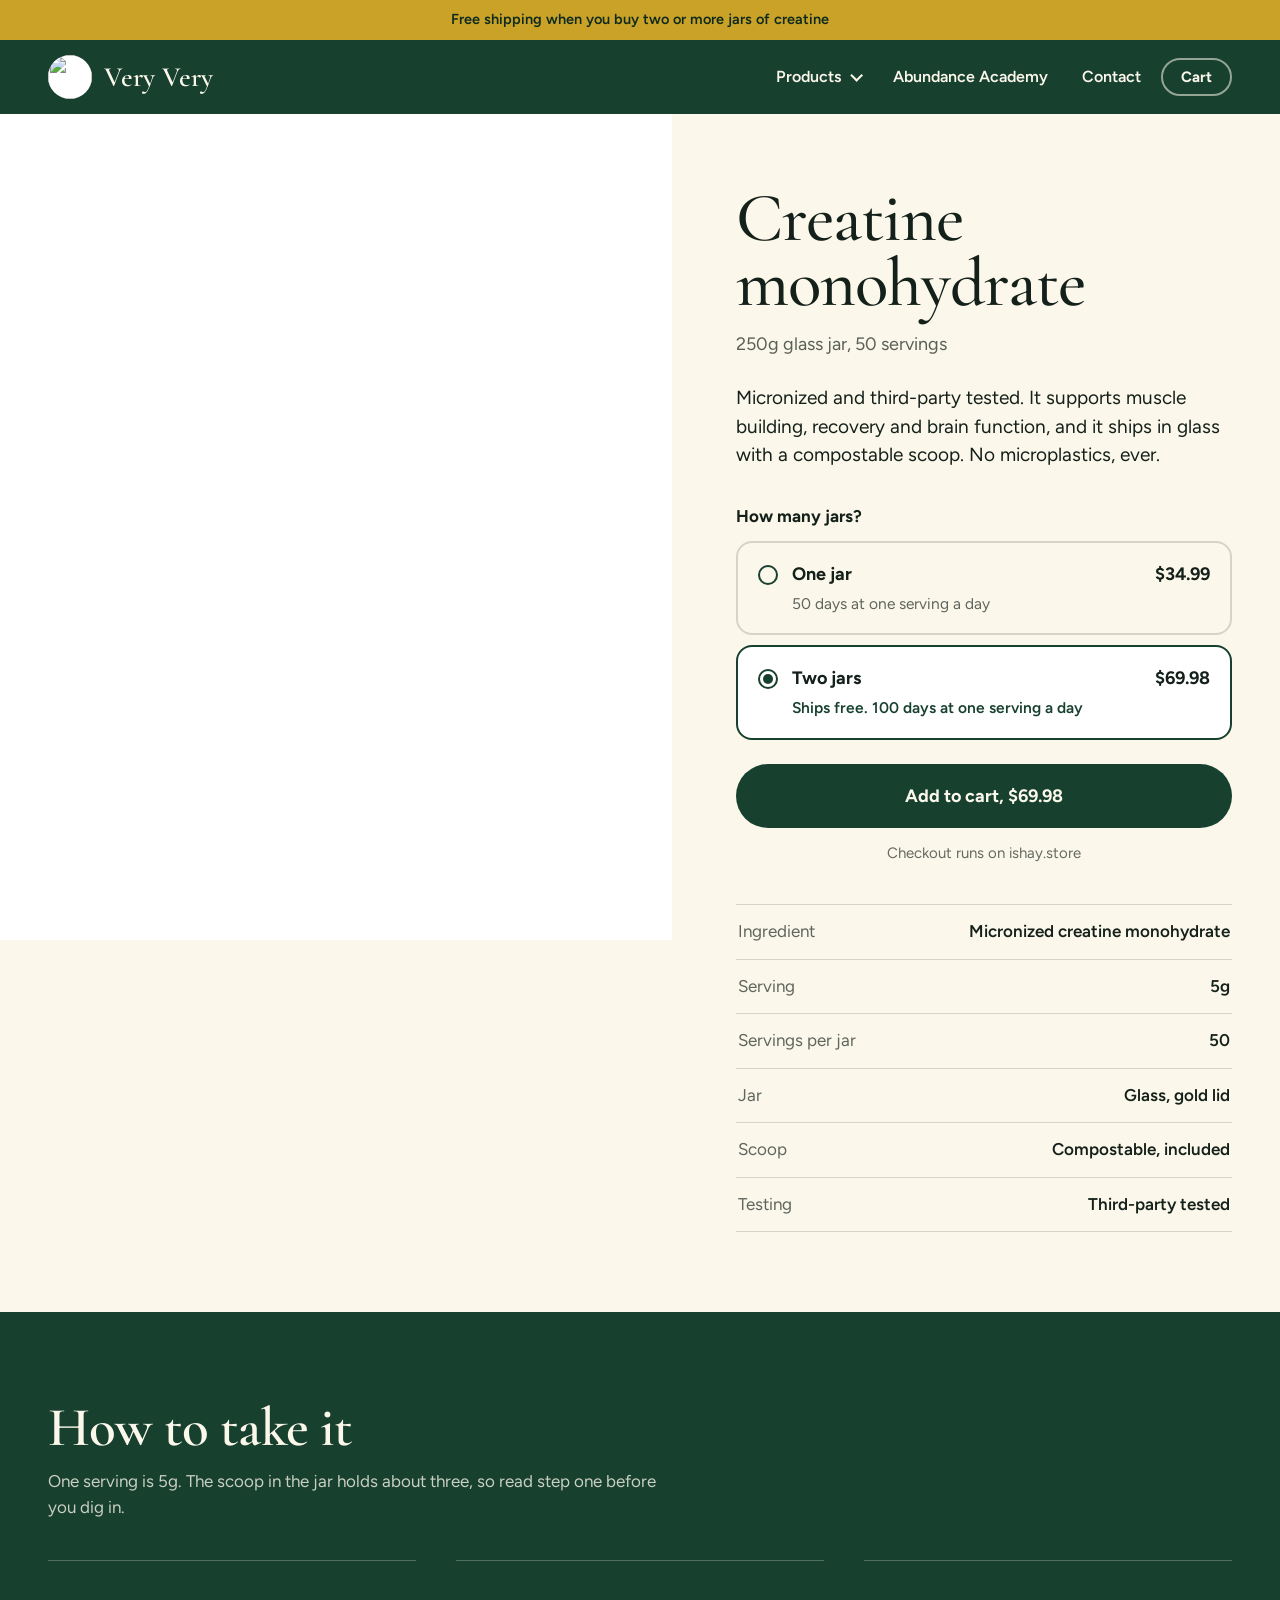
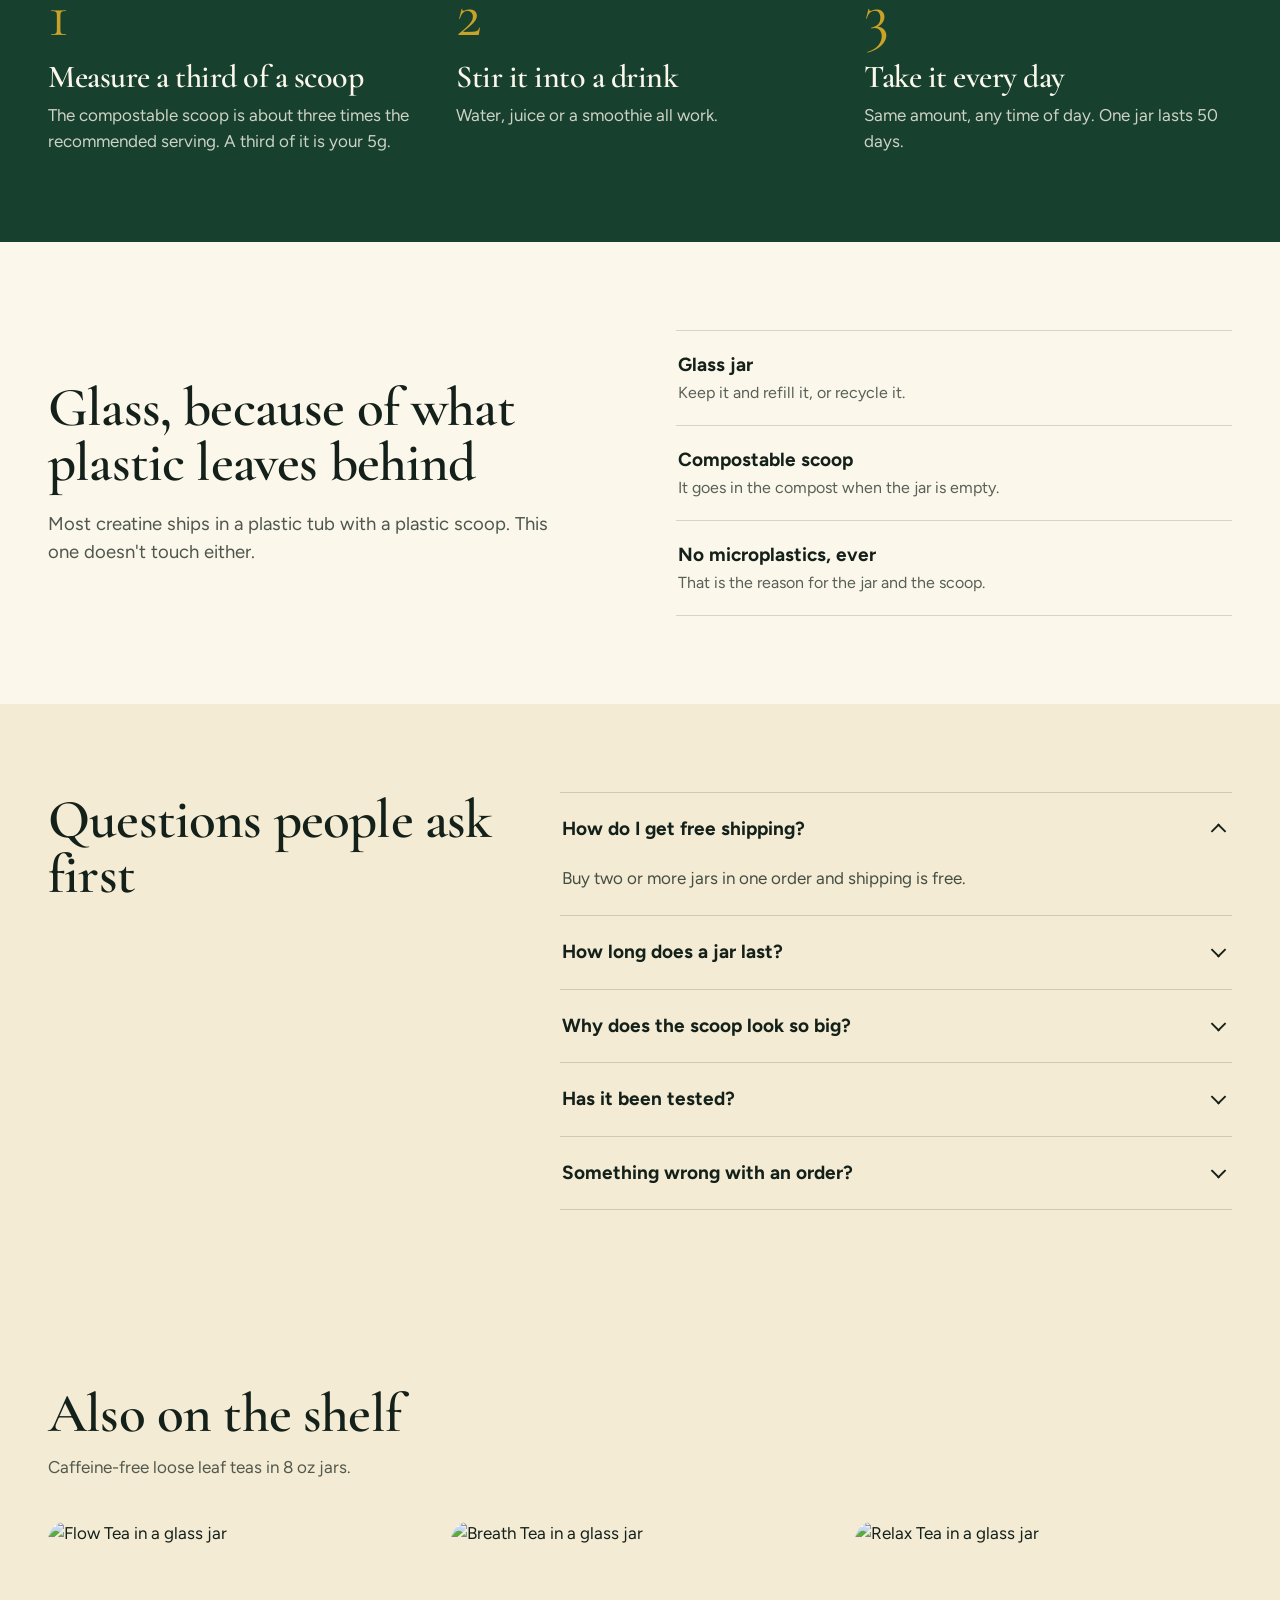
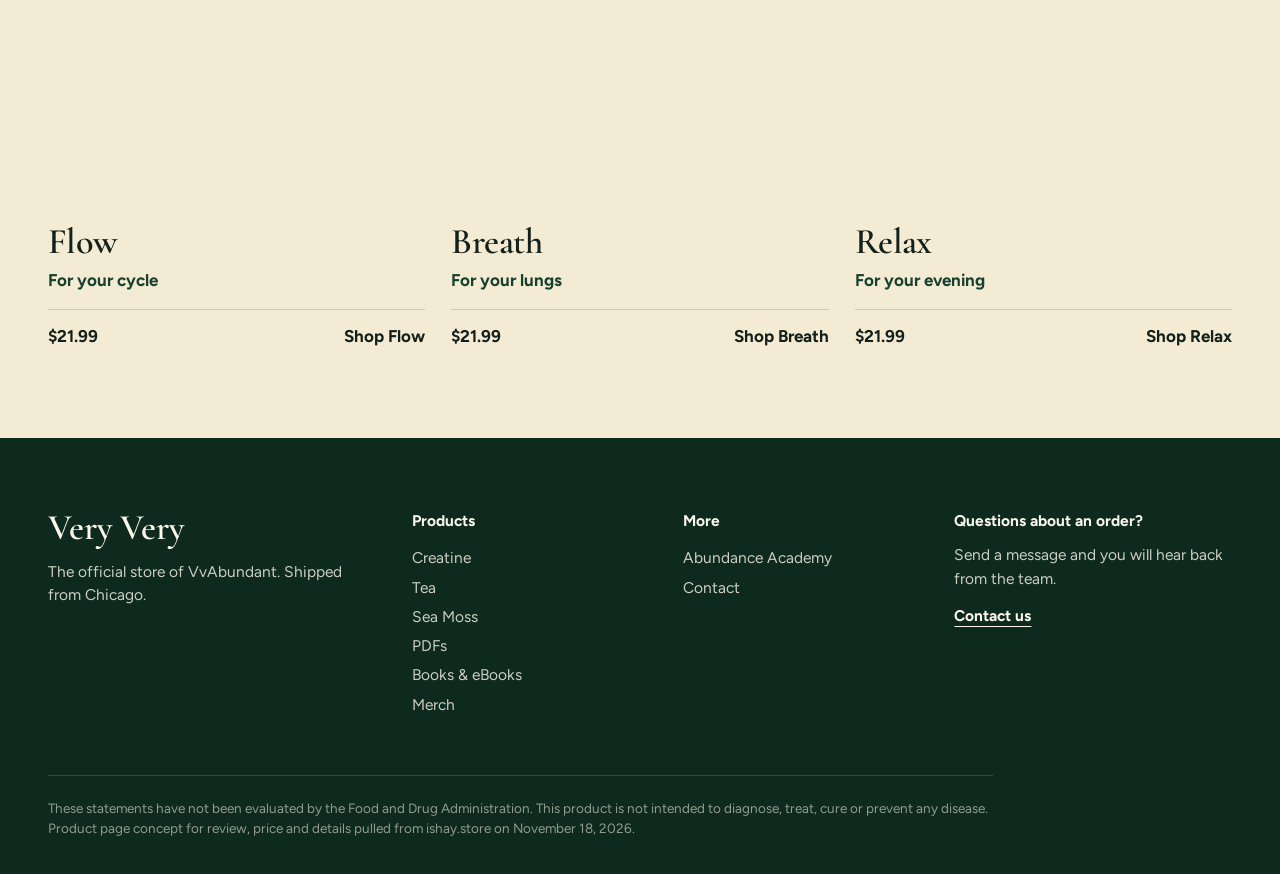
==== creatine.html @ 0c5a1d30 "Add creatine product page concept, serif type pass, shared stylesheet Co-Authored-By: Claude Fable 5" ====
<!doctype html>
<html lang="en">
<head>
<meta charset="utf-8">
<meta name="viewport" content="width=device-width, initial-scale=1">
<title>Creatine, 250g | Very Very by VvAbundant | Product page concept</title>
<meta name="robots" content="noindex">
<link rel="preconnect" href="https://cdn.shopify.com" crossorigin>
<link rel="preconnect" href="https://fonts.googleapis.com">
<link rel="preconnect" href="https://fonts.gstatic.com" crossorigin>
<link rel="preload" as="image" href="https://cdn.shopify.com/s/files/1/0638/1017/5094/files/chatcreatine_c2d5224b-eaaf-49de-9ec8-21dc7bbbe920.png?v=1774450659&width=1300">
<link href="https://fonts.googleapis.com/css2?family=Cormorant+Garamond:wght@500;600&family=Figtree:wght@400;500;600;700&display=swap" rel="stylesheet">
<link rel="stylesheet" href="site.css">
<style>
/* product page */
.pdp{display:grid;grid-template-columns:1.05fr .95fr;align-items:start}
.pdp-shot{background:#fff;position:sticky;top:74px;height:calc(100vh - 74px);min-height:520px;display:flex;align-items:center;justify-content:center;overflow:hidden}
.pdp-shot img{width:100%;height:100%;object-fit:contain;transform:translateX(5%) scale(1.08)}
.pdp-buy{padding:72px max(28px,calc((100vw - var(--wrap))/2 + 28px)) 80px 64px}
.pdp-buy h1{font-size:clamp(50px,5.4vw,84px);font-weight:500;line-height:.95}
.pdp-size{margin-top:14px;font-size:18px;color:rgba(20,32,26,.7)}
.pdp-lede{margin-top:26px;font-size:19px;max-width:30em}

.pick{border:0;margin:34px 0 0;padding:0}
.pick legend{font-weight:700;padding:0;margin-bottom:12px}
.pick label{display:grid;grid-template-columns:auto 1fr auto;gap:4px 14px;align-items:center;padding:18px 20px;border:2px solid var(--line);border-radius:16px;cursor:pointer;margin-bottom:10px;transition:border-color .15s,background .15s}
.pick input{appearance:none;width:20px;height:20px;border:2px solid var(--forest);border-radius:50%;margin:0;display:grid;place-items:center}
.pick input::after{content:"";width:10px;height:10px;border-radius:50%;background:var(--forest);transform:scale(0);transition:transform .15s}
.pick input:checked::after{transform:scale(1)}
.pick input:focus-visible{outline:3px solid var(--gold);outline-offset:3px}
.pick label:has(input:checked){border-color:var(--forest);background:#fff}
.pick .n{font-weight:700;font-size:18px}
.pick .pr{font-weight:700;font-size:18px}
.pick .note{grid-column:2/4;font-size:15.5px;color:rgba(20,32,26,.68)}
.pick .note.good{color:var(--forest);font-weight:600}

.add{width:100%;margin-top:14px;font-size:18px;padding:19px 26px;text-align:center}
.pdp-small{margin-top:14px;font-size:15px;color:rgba(20,32,26,.65);text-align:center}

.facts{list-style:none;margin:40px 0 0;padding:0;border-top:1px solid var(--line)}
.facts li{display:flex;justify-content:space-between;gap:24px;padding:14px 2px;border-bottom:1px solid var(--line)}
.facts span:first-child{color:rgba(20,32,26,.68)}
.facts span:last-child{font-weight:600;text-align:right}

/* how to take it: a real sequence, so it is numbered */
.use{background:var(--forest);color:var(--paper)}
.use .band-head p{color:rgba(251,247,234,.78)}
.steps{list-style:none;margin:0;padding:0;display:grid;grid-template-columns:repeat(3,1fr);gap:40px;counter-reset:s}
.steps li{counter-increment:s;border-top:1px solid rgba(251,247,234,.25);padding-top:22px}
.steps li::before{content:counter(s);font-family:var(--display);font-size:64px;line-height:1;color:var(--gold);display:block}
.steps h3{font-size:32px;margin-top:14px}
.steps p{margin-top:10px;color:rgba(251,247,234,.8);max-width:22em}

/* glass */
.glass-grid{display:grid;grid-template-columns:1fr 1fr;gap:72px;align-items:center}
.glass-grid h2{font-size:clamp(38px,4.3vw,62px)}
.glass-grid .lede{margin-top:20px;color:rgba(20,32,26,.75);max-width:28em;font-size:18.5px}
.glass-list{list-style:none;margin:0;padding:0;border-top:1px solid var(--line)}
.glass-list li{padding:20px 2px;border-bottom:1px solid var(--line)}
.glass-list b{display:block;font-size:19px}
.glass-list span{color:rgba(20,32,26,.7);font-size:16px}

/* questions */
.faq{background:var(--parchment)}
.faq-grid{display:grid;grid-template-columns:.8fr 1.2fr;gap:64px;align-items:start}
.faq-grid h2{font-size:clamp(38px,4.3vw,62px)}
.faq details{border-bottom:1px solid var(--line)}
.faq details:first-of-type{border-top:1px solid var(--line)}
.faq summary{list-style:none;cursor:pointer;font-weight:700;font-size:19px;padding:22px 44px 22px 2px;position:relative}
.faq summary::-webkit-details-marker{display:none}
.faq summary::after{content:"";position:absolute;right:8px;top:50%;width:9px;height:9px;border-right:2px solid;border-bottom:2px solid;transform:translateY(-70%) rotate(45deg);transition:transform .2s}
.faq details[open] summary::after{transform:translateY(-30%) rotate(-135deg)}
.faq details p{padding:0 44px 24px 2px;color:rgba(20,32,26,.78);max-width:38em}

/* sticky buy bar (phones) */
.buybar{position:fixed;left:0;right:0;bottom:0;z-index:30;background:var(--paper);border-top:1px solid var(--line);padding:12px 20px calc(12px + env(safe-area-inset-bottom));display:none;align-items:center;justify-content:space-between;gap:16px;transform:translateY(110%);transition:transform .25s cubic-bezier(.2,.7,.2,1)}
.buybar.show{transform:none}
.buybar .t{font-weight:700;line-height:1.2}
.buybar .s{font-size:14.5px;color:rgba(20,32,26,.68)}
.buybar .btn{padding:13px 22px;white-space:nowrap}

/* cart drawer */
.drawer{border:0;padding:0;margin:0 0 0 auto;height:100dvh;max-height:none;width:min(440px,100vw);max-width:none;background:var(--paper);color:var(--ink);box-shadow:-24px 0 60px rgba(14,42,31,.3)}
.drawer::backdrop{background:rgba(14,42,31,.55)}
.drawer[open]{display:flex;flex-direction:column}
.dr-head{display:flex;justify-content:space-between;align-items:center;padding:22px 24px;border-bottom:1px solid var(--line)}
.dr-head h2{font-size:34px}
.dr-close{background:none;border:0;font:700 15px var(--body);color:inherit;cursor:pointer;padding:8px 4px;text-decoration:underline;text-underline-offset:4px}
.ship{padding:20px 24px;background:var(--parchment)}
.ship p{font-weight:600;font-size:15.5px}
.ship .bar{height:8px;border-radius:99px;background:rgba(20,32,26,.14);margin-top:10px;overflow:hidden}
.ship .bar i{display:block;height:100%;width:50%;background:var(--forest);border-radius:99px;transition:width .35s cubic-bezier(.2,.7,.2,1)}
.dr-body{flex:1;overflow:auto;padding:24px}
.line{display:grid;grid-template-columns:92px 1fr;gap:18px;align-items:center}
.line img{width:92px;height:92px;object-fit:cover;background:#fff;border-radius:14px}
.line .n{font-weight:700;font-size:17.5px;line-height:1.25}
.line .v{font-size:15px;color:rgba(20,32,26,.68)}
.qty{display:inline-flex;align-items:center;border:2px solid var(--line);border-radius:999px;margin-top:10px}
.qty button{background:none;border:0;width:38px;height:36px;font:700 18px var(--body);color:inherit;cursor:pointer;border-radius:999px}
.qty button:disabled{opacity:.3;cursor:default}
.qty output{min-width:26px;text-align:center;font-weight:700}
.dr-foot{padding:22px 24px calc(22px + env(safe-area-inset-bottom));border-top:1px solid var(--line)}
.sub{display:flex;justify-content:space-between;font-weight:700;font-size:19px}
.dr-foot .btn{width:100%;text-align:center;margin-top:16px;font-size:17px;padding:17px}
.dr-foot small{display:block;text-align:center;margin-top:12px;font-size:14px;color:rgba(20,32,26,.62)}

@media (prefers-reduced-motion:no-preference){
  .pdp-buy > *{animation:rise .7s cubic-bezier(.2,.7,.2,1) both}
  .pdp-buy > :nth-child(2){animation-delay:.06s}.pdp-buy > :nth-child(3){animation-delay:.12s}
  .pdp-buy > :nth-child(n+4){animation-delay:.2s}
  .pdp-shot img{animation:settle 1.1s cubic-bezier(.2,.7,.2,1) both}
  @keyframes rise{from{opacity:0;transform:translateY(18px)}to{opacity:1;transform:none}}
  @keyframes settle{from{opacity:0;transform:translateX(5%) scale(1.14)}to{opacity:1;transform:translateX(5%) scale(1.08)}}
  .drawer[open]{animation:slide .3s cubic-bezier(.2,.7,.2,1)}
  @keyframes slide{from{transform:translateX(100%)}to{transform:none}}
}
@media (prefers-reduced-motion:reduce){.buybar,.ship .bar i{transition:none}}

@media (max-width:980px){
  .pdp{grid-template-columns:1fr}
  .pdp-shot{position:static;height:auto;min-height:0}
  .pdp-shot img{height:auto;max-height:360px}
  .pdp-buy{padding:40px 28px 56px}
  .steps{grid-template-columns:1fr;gap:28px}
  .glass-grid,.faq-grid{grid-template-columns:1fr;gap:34px}
  .buybar{display:flex}
  body{padding-bottom:0}
  .foot{padding-bottom:110px}
}
@media (max-width:560px){
  .pdp-buy{padding:32px 20px 48px}
  .pick label{padding:16px}
  .steps li::before{font-size:52px}
}
</style>
</head>
<body>

<div class="announce">Free shipping when you buy two or more jars of creatine</div>

<header class="site-head">
  <div class="wrap head-row">
    <a class="brand" href="index.html" aria-label="Very Very home">
      <img src="https://ishay.store/cdn/shop/files/VV47.jpg?width=120" alt="" width="44" height="44">
      <span>Very Very</span>
    </a>
    <button class="menu-btn" aria-expanded="false" aria-controls="nav">Menu</button>
    <nav class="nav" id="nav" aria-label="Main">
      <details>
        <summary>Products</summary>
        <div class="mega">
          <div>
            <h3><a href="https://ishay.store/collections/creatine">Creatine</a></h3>
            <ul><li><a href="creatine.html" aria-current="page">250g jar, 50 servings</a></li></ul>
          </div>
          <div>
            <h3><a href="https://ishay.store/collections/tea">Tea</a></h3>
            <ul>
              <li><a href="https://ishay.store/products/flow-tea">Flow</a></li>
              <li><a href="https://ishay.store/products/breath-tea">Breath</a></li>
              <li><a href="https://ishay.store/products/relax-tea">Relax</a></li>
            </ul>
          </div>
          <div>
            <h3><a href="https://ishay.store/collections/sea-moss">Sea Moss</a></h3>
            <ul>
              <li><a href="https://ishay.store/products/dry-sea-moss">Dry</a></li>
              <li><a href="https://ishay.store/products/sea-moss-gel-16-oz">Gel</a></li>
            </ul>
          </div>
          <div><h3><a href="https://ishay.store/collections/pdfs">PDFs</a></h3></div>
          <div><h3><a href="https://ishay.store/collections/books-ebooks">Books &amp; eBooks</a></h3></div>
          <div><h3><a href="https://ishay.store/collections/merch">Merch</a></h3></div>
        </div>
      </details>
      <a href="https://www.skool.com/abundanceacademy/about">Abundance Academy</a>
      <a href="https://ishay.store/pages/contact">Contact</a>
      <button class="cart" type="button" data-open-cart style="background:none;color:inherit;font-family:inherit;cursor:pointer">Cart <span data-count></span></button>
    </nav>
  </div>
</header>

<main>

<section class="pdp">
  <div class="pdp-shot">
    <img src="https://cdn.shopify.com/s/files/1/0638/1017/5094/files/chatcreatine_c2d5224b-eaaf-49de-9ec8-21dc7bbbe920.png?v=1774450659&width=1300" width="1536" height="1024" fetchpriority="high" alt="Very Very Creatine in a glass jar with a gold lid">
  </div>

  <div class="pdp-buy">
    <h1>Creatine monohydrate</h1>
    <p class="pdp-size">250g glass jar, 50 servings</p>
    <p class="pdp-lede">Micronized and third-party tested. It supports muscle building, recovery and brain function, and it ships in glass with a compostable scoop. No microplastics, ever.</p>

    <fieldset class="pick">
      <legend>How many jars?</legend>
      <label>
        <input type="radio" name="jars" value="1">
        <span class="n">One jar</span><span class="pr">$34.99</span>
        <span class="note">50 days at one serving a day</span>
      </label>
      <label>
        <input type="radio" name="jars" value="2" checked>
        <span class="n">Two jars</span><span class="pr">$69.98</span>
        <span class="note good">Ships free. 100 days at one serving a day</span>
      </label>
    </fieldset>

    <button class="btn btn-ink add" type="button" id="add">Add to cart, <span data-add-price>$69.98</span></button>
    <p class="pdp-small">Checkout runs on ishay.store</p>

    <ul class="facts">
      <li><span>Ingredient</span><span>Micronized creatine monohydrate</span></li>
      <li><span>Serving</span><span>5g</span></li>
      <li><span>Servings per jar</span><span>50</span></li>
      <li><span>Jar</span><span>Glass, gold lid</span></li>
      <li><span>Scoop</span><span>Compostable, included</span></li>
      <li><span>Testing</span><span>Third-party tested</span></li>
    </ul>
  </div>
</section>

<section class="band use">
  <div class="wrap">
    <div class="band-head">
      <h2>How to take it</h2>
      <p>One serving is 5g. The scoop in the jar holds about three, so read step one before you dig in.</p>
    </div>
    <ol class="steps">
      <li><h3>Measure a third of a scoop</h3><p>The compostable scoop is about three times the recommended serving. A third of it is your 5g.</p></li>
      <li><h3>Stir it into a drink</h3><p>Water, juice or a smoothie all work.</p></li>
      <li><h3>Take it every day</h3><p>Same amount, any time of day. One jar lasts 50 days.</p></li>
    </ol>
  </div>
</section>

<section class="band">
  <div class="wrap glass-grid">
    <div>
      <h2>Glass, because of what plastic leaves behind</h2>
      <p class="lede">Most creatine ships in a plastic tub with a plastic scoop. This one doesn't touch either.</p>
    </div>
    <ul class="glass-list">
      <li><b>Glass jar</b><span>Keep it and refill it, or recycle it.</span></li>
      <li><b>Compostable scoop</b><span>It goes in the compost when the jar is empty.</span></li>
      <li><b>No microplastics, ever</b><span>That is the reason for the jar and the scoop.</span></li>
    </ul>
  </div>
</section>

<section class="band faq">
  <div class="wrap faq-grid">
    <h2>Questions people ask first</h2>
    <div>
      <details open>
        <summary>How do I get free shipping?</summary>
        <p>Buy two or more jars in one order and shipping is free.</p>
      </details>
      <details>
        <summary>How long does a jar last?</summary>
        <p>50 days at one 5g serving a day. Two jars cover 100 days.</p>
      </details>
      <details>
        <summary>Why does the scoop look so big?</summary>
        <p>It holds about three servings. Use a third of a scoop for 5g.</p>
      </details>
      <details>
        <summary>Has it been tested?</summary>
        <p>Yes, it is third-party tested.</p>
      </details>
      <details>
        <summary>Something wrong with an order?</summary>
        <p><a class="text-link" href="https://ishay.store/pages/contact">Send a message</a> and the team will sort it out.</p>
      </details>
    </div>
  </div>
</section>

<section class="band tea">
  <div class="wrap">
    <div class="band-head">
      <h2>Also on the shelf</h2>
      <p>Caffeine-free loose leaf teas in 8 oz jars.</p>
    </div>
    <div class="tea-grid">
      <a class="tea-card" href="https://ishay.store/products/flow-tea">
        <img loading="lazy" decoding="async" src="https://cdn.shopify.com/s/files/1/0638/1017/5094/files/75AD7D6D-E41F-4D45-AF5A-AA878B0B07E2.png?v=1794167748&width=900" alt="Flow Tea in a glass jar">
        <h3>Flow</h3><p class="tea-for">For your cycle</p>
        <div class="tea-buy"><span>$21.99</span><span>Shop Flow</span></div>
      </a>
      <a class="tea-card" href="https://ishay.store/products/breath-tea">
        <img loading="lazy" decoding="async" src="https://cdn.shopify.com/s/files/1/0638/1017/5094/files/36CD4464-1235-41DC-8EBA-42FF97419B43.png?v=1794166562&width=900" alt="Breath Tea in a glass jar">
        <h3>Breath</h3><p class="tea-for">For your lungs</p>
        <div class="tea-buy"><span>$21.99</span><span>Shop Breath</span></div>
      </a>
      <a class="tea-card" href="https://ishay.store/products/relax-tea">
        <img loading="lazy" decoding="async" src="https://cdn.shopify.com/s/files/1/0638/1017/5094/files/BBF0655B-70AE-4303-A1E5-DB753EFB2F1F.png?v=1794167417&width=900" alt="Relax Tea in a glass jar">
        <h3>Relax</h3><p class="tea-for">For your evening</p>
        <div class="tea-buy"><span>$21.99</span><span>Shop Relax</span></div>
      </a>
    </div>
  </div>
</section>

</main>

<footer class="foot">
  <div class="wrap">
    <div class="foot-grid">
      <div>
        <div class="big">Very Very</div>
        <p style="margin-top:14px;max-width:20em">The official store of VvAbundant. Shipped from Chicago.</p>
      </div>
      <div>
        <h3>Products</h3>
        <ul>
          <li><a href="creatine.html">Creatine</a></li>
          <li><a href="https://ishay.store/collections/tea">Tea</a></li>
          <li><a href="https://ishay.store/collections/sea-moss">Sea Moss</a></li>
          <li><a href="https://ishay.store/collections/pdfs">PDFs</a></li>
          <li><a href="https://ishay.store/collections/books-ebooks">Books &amp; eBooks</a></li>
          <li><a href="https://ishay.store/collections/merch">Merch</a></li>
        </ul>
      </div>
      <div>
        <h3>More</h3>
        <ul>
          <li><a href="https://www.skool.com/abundanceacademy/about">Abundance Academy</a></li>
          <li><a href="https://ishay.store/pages/contact">Contact</a></li>
        </ul>
      </div>
      <div>
        <h3>Questions about an order?</h3>
        <p>Send a message and you will hear back from the team.</p>
        <p style="margin-top:14px"><a class="text-link" href="https://ishay.store/pages/contact" style="color:var(--paper)">Contact us</a></p>
      </div>
    </div>
    <p class="fine">These statements have not been evaluated by the Food and Drug Administration. This product is not intended to diagnose, treat, cure or prevent any disease. Product page concept for review, price and details pulled from ishay.store on November 18, 2026.</p>
  </div>
</footer>

<div class="buybar" id="buybar">
  <div><div class="t">Creatine, <span data-bar-n>two jars</span></div><div class="s" data-bar-s>$69.98, ships free</div></div>
  <button class="btn btn-ink" type="button" id="add2">Add to cart</button>
</div>

<dialog class="drawer" id="cart" aria-labelledby="cart-title">
  <div class="dr-head"><h2 id="cart-title">Your cart</h2><button class="dr-close" type="button" data-close>Keep shopping</button></div>
  <div class="ship"><p data-ship></p><div class="bar"><i></i></div></div>
  <div class="dr-body">
    <div class="line" data-line>
      <img src="https://cdn.shopify.com/s/files/1/0638/1017/5094/files/chatcreatine_c2d5224b-eaaf-49de-9ec8-21dc7bbbe920.png?v=1774450659&width=300" alt="" width="92" height="92">
      <div>
        <div class="n">Creatine monohydrate</div>
        <div class="v">250g glass jar, $34.99 each</div>
        <div class="qty"><button type="button" data-dec aria-label="Remove one jar">&minus;</button><output data-qty aria-live="polite">2</output><button type="button" data-inc aria-label="Add one jar">+</button></div>
      </div>
    </div>
    <p data-empty hidden>Your cart is empty. Add a jar to get started.</p>
  </div>
  <div class="dr-foot">
    <div class="sub"><span>Subtotal</span><span data-sub>$69.98</span></div>
    <a class="btn btn-gold" data-checkout href="https://ishay.store/cart/43224259985526:2">Check out</a>
    <small>You finish checkout on ishay.store</small>
  </div>
</dialog>

<script>
(function(){
  var PRICE=3499,VARIANT='43224259985526',qty=0;
  var $=function(s){return document.querySelector(s)};
  var fmt=function(c){return '$'+(c/100).toFixed(2)};
  var words=['','one jar','two jars'];

  /* menu */
  var btn=$('.menu-btn'),nav=$('#nav'),det=nav.querySelector('details');
  btn.addEventListener('click',function(){var o=nav.classList.toggle('open');btn.setAttribute('aria-expanded',o);btn.textContent=o?'Close':'Menu';});
  document.addEventListener('click',function(e){if(det.open&&!det.contains(e.target))det.open=false;});
  document.addEventListener('keydown',function(e){if(e.key==='Escape')det.open=false;});

  /* jar picker */
  function picked(){return +document.querySelector('input[name=jars]:checked').value}
  function syncPick(){
    var n=picked();
    $('[data-add-price]').textContent=fmt(PRICE*n);
    $('[data-bar-n]').textContent=words[n];
    $('[data-bar-s]').textContent=fmt(PRICE*n)+(n>1?', ships free':'');
  }
  document.querySelectorAll('input[name=jars]').forEach(function(i){i.addEventListener('change',syncPick)});

  /* cart */
  var cart=$('#cart');
  function render(){
    var has=qty>0;
    $('[data-line]').hidden=!has;$('[data-empty]').hidden=has;
    $('[data-qty]').textContent=qty;
    $('[data-sub]').textContent=fmt(PRICE*qty);
    $('[data-count]').textContent=has?'('+qty+')':'';
    $('[data-ship]').textContent=qty>=2?'Your order ships free.':qty===1?'Add one more jar and shipping is free.':'Two jars of creatine ship free.';
    $('.ship .bar i').style.width=Math.min(qty,2)*50+'%';
    var co=$('[data-checkout]');
    co.href=has?'https://ishay.store/cart/'+VARIANT+':'+qty:'#';
    co.style.opacity=has?1:.4;co.style.pointerEvents=has?'auto':'none';
    co.setAttribute('aria-disabled',!has);
  }
  function open(){if(!cart.open)cart.showModal()}
  function add(){qty+=picked();render();open()}
  $('#add').addEventListener('click',add);
  $('#add2').addEventListener('click',add);
  $('[data-open-cart]').addEventListener('click',function(){render();open()});
  $('[data-close]').addEventListener('click',function(){cart.close()});
  cart.addEventListener('click',function(e){if(e.target===cart)cart.close()});
  $('[data-inc]').addEventListener('click',function(){qty++;render()});
  $('[data-dec]').addEventListener('click',function(){qty=Math.max(0,qty-1);render()});

  /* sticky buy bar: shows once the main button is off screen */
  var bar=$('#buybar');
  if('IntersectionObserver' in window){
    new IntersectionObserver(function(en){bar.classList.toggle('show',!en[0].isIntersecting&&en[0].boundingClientRect.top<0)}).observe($('#add'));
  }
  syncPick();render();
})();
</script>
</body>
</html>
---- site.css ----
:root{
  --forest:#17402F;
  --deep:#0E2A1F;
  --parchment:#F3EBD3;
  --paper:#FBF7EA;
  --gold:#C9A227;
  --ink:#14201A;
  --line:rgba(20,32,26,.16);
  --display:"Cormorant Garamond","Cormorant",Georgia,serif;
  --body:"Figtree",system-ui,sans-serif;
  --wrap:1240px;
}
*{box-sizing:border-box}
html{scroll-behavior:smooth}
body{margin:0;font-family:var(--body);color:var(--ink);background:var(--paper);font-size:17px;line-height:1.5;-webkit-font-smoothing:antialiased}
img{display:block;max-width:100%}
a{color:inherit}
a:focus-visible,button:focus-visible,summary:focus-visible{outline:3px solid var(--gold);outline-offset:3px}
.wrap{max-width:var(--wrap);margin:0 auto;padding:0 28px}
h1,h2,h3{font-family:var(--display);font-weight:600;line-height:1;letter-spacing:-.015em;margin:0}
p{margin:0}

/* buttons */
.btn{display:inline-block;font-family:var(--body);font-weight:700;font-size:16px;text-decoration:none;padding:15px 26px;border-radius:999px;border:2px solid transparent;cursor:pointer}
.btn-gold{background:var(--gold);color:var(--deep)}
.btn-gold:hover{background:#DDB738}
.btn-line{border-color:currentColor}
.btn-line:hover{background:rgba(255,255,255,.1)}
.btn-ink{background:var(--forest);color:var(--paper)}
.btn-ink:hover{background:var(--deep)}

/* announcement */
.announce{background:var(--gold);color:var(--deep);text-align:center;font-weight:600;font-size:14.5px;padding:9px 16px}

/* header */
.site-head{background:var(--forest);color:var(--paper);position:sticky;top:0;z-index:20}
.head-row{display:flex;align-items:center;justify-content:space-between;gap:24px;height:74px}
.brand{display:flex;align-items:center;gap:12px;text-decoration:none}
.brand img{width:44px;height:44px;border-radius:50%;background:#fff}
.brand span{font-family:var(--display);font-weight:600;font-size:28px;letter-spacing:0;line-height:1}
.nav{display:flex;align-items:center;gap:6px}
.nav > a,.nav summary{font-weight:600;font-size:16px;text-decoration:none;padding:10px 14px;border-radius:999px;cursor:pointer;list-style:none}
.nav summary::-webkit-details-marker{display:none}
.nav > a:hover,.nav summary:hover{background:rgba(255,255,255,.1)}
.nav summary::after{content:"";display:inline-block;width:7px;height:7px;border-right:2px solid;border-bottom:2px solid;transform:rotate(45deg) translateY(-3px);margin-left:9px}
.nav details{position:relative}
.mega{position:absolute;left:50%;top:calc(100% + 14px);transform:translateX(-50%);width:640px;background:var(--paper);color:var(--ink);border-radius:18px;padding:26px 28px;display:grid;grid-template-columns:repeat(3,1fr);gap:22px 28px;box-shadow:0 24px 60px rgba(14,42,31,.35)}
.mega h3{font-family:var(--body);font-weight:700;font-size:16.5px;letter-spacing:0;line-height:1.3;margin-bottom:8px}
.mega h3 a{text-decoration:none}
.mega h3 a:hover{color:var(--forest);text-decoration:underline}
.mega ul{list-style:none;margin:0;padding:0}
.mega li a{display:block;padding:3px 0;font-size:15.5px;text-decoration:none;color:rgba(20,32,26,.75)}
.mega li a:hover{color:var(--forest);text-decoration:underline}
.cart{font-weight:700;text-decoration:none;border:2px solid rgba(251,247,234,.55);padding:8px 18px;border-radius:999px;font-size:15px}
.menu-btn{display:none}

/* hero */
.hero{background:var(--forest);color:var(--paper)}
.hero-grid{display:grid;grid-template-columns:1fr 1fr;min-height:600px}
.hero-copy{padding:72px 56px 72px max(28px,calc((100vw - var(--wrap))/2 + 28px));display:flex;flex-direction:column;justify-content:center}
.hero h1{font-size:clamp(54px,6.6vw,104px);font-weight:500;line-height:.95}
.hero-sub{font-size:19px;max-width:29em;margin-top:26px;color:rgba(251,247,234,.86)}
.hero-cta{display:flex;flex-wrap:wrap;gap:12px;margin-top:32px}
.hero-facts{display:flex;flex-wrap:wrap;gap:8px 26px;margin-top:40px;padding-top:22px;border-top:1px solid rgba(251,247,234,.22);font-size:15.5px;color:rgba(251,247,234,.8)}
.hero-facts b{color:var(--paper);font-weight:700}
.hero-shot{background:#fff;display:flex;align-items:center;justify-content:center;overflow:hidden}
.hero-shot img{width:100%;max-height:600px;object-fit:contain;transform:translateX(5%)}

/* section basics */
.band{padding:88px 0}
.band-head{margin-bottom:40px}
.band-head h2{font-size:clamp(38px,4.3vw,62px)}
.band-head p{max-width:36em;margin-top:14px;color:rgba(20,32,26,.72)}
.text-link{font-weight:700;text-underline-offset:5px}

/* tea */
.tea{background:var(--parchment)}
.tea-grid{display:grid;grid-template-columns:repeat(3,1fr);gap:26px}
.tea-card{text-decoration:none;display:block}
.tea-card img{aspect-ratio:4/3;object-fit:cover;width:100%;border-radius:20px}
.tea-card h3{font-size:36px;margin-top:20px}
.tea-for{font-weight:700;color:var(--forest);margin-top:8px}
.tea-card p.desc{margin-top:6px;color:rgba(20,32,26,.72);font-size:16px}
.tea-buy{display:flex;justify-content:space-between;align-items:center;margin-top:16px;padding-top:14px;border-top:1px solid var(--line);font-weight:700}
.tea-card:hover h3{text-decoration:underline;text-decoration-thickness:2px;text-underline-offset:5px}

/* sea moss */
.moss{background:var(--deep);color:var(--paper)}
.moss .band-head p{color:rgba(251,247,234,.75)}
.moss-grid{display:grid;grid-template-columns:1fr 1fr;gap:40px}
.moss-item{display:grid;grid-template-columns:180px 1fr;gap:26px;align-items:center;text-decoration:none}
.moss-item img{width:180px;height:180px;object-fit:cover;border-radius:16px}
.moss-item h3{font-size:33px}
.moss-item p{margin-top:10px;color:rgba(251,247,234,.78);font-size:16px}
.moss-item .from{margin-top:16px;font-weight:700;color:var(--gold)}
.moss-item:hover h3{text-decoration:underline;text-decoration-thickness:2px;text-underline-offset:5px}
.flavors{margin-top:36px;padding-top:20px;border-top:1px solid rgba(251,247,234,.18);font-size:15.5px;color:rgba(251,247,234,.72)}
.flavors b{color:var(--paper)}

/* guides: a price list */
.guides-grid{display:grid;grid-template-columns:.8fr 1.2fr;gap:64px;align-items:start}
.guides-grid h2{font-size:clamp(38px,4.3vw,62px)}
.guides-grid .lede{margin-top:20px;color:rgba(20,32,26,.72);max-width:24em}
.list{list-style:none;margin:0;padding:0;border-top:1px solid var(--line)}
.list a{display:grid;grid-template-columns:1fr auto;gap:8px 24px;padding:20px 4px;border-bottom:1px solid var(--line);text-decoration:none;align-items:baseline}
.list .t{font-family:var(--body);font-weight:700;font-size:19px}
.list .d{grid-column:1;color:rgba(20,32,26,.68);font-size:15.5px}
.list .p{grid-row:1/3;grid-column:2;font-weight:700;font-size:19px;align-self:center}
.list .p.free{color:var(--forest)}
.list a:hover .t{color:var(--forest);text-decoration:underline;text-underline-offset:5px}
.guides-foot{margin-top:28px}

/* books */
.books{background:var(--parchment)}
.books-grid{display:grid;grid-template-columns:1fr 1fr;gap:64px;align-items:center}
.books-grid img{border-radius:22px;width:100%;aspect-ratio:1;object-fit:cover}
.books h2{font-size:clamp(38px,4.3vw,62px)}
.books .lede{margin-top:20px;color:rgba(20,32,26,.75);max-width:27em}
.book-rows{margin-top:28px;border-top:1px solid var(--line)}
.book-rows a{display:flex;justify-content:space-between;gap:20px;padding:14px 2px;border-bottom:1px solid var(--line);text-decoration:none;font-weight:600}
.book-rows a:hover{color:var(--forest);text-decoration:underline}
.books .btn{margin-top:28px}
.was{text-decoration:line-through;font-weight:400;opacity:.6;margin-right:6px}

/* merch */
.merch-grid{display:grid;grid-template-columns:repeat(5,1fr);gap:18px}
.merch-grid a{text-decoration:none}
.merch-grid img{background:#fff;border-radius:16px;aspect-ratio:1;object-fit:cover;width:100%}
.merch-grid .n{font-weight:700;margin-top:12px;font-size:16px;line-height:1.3}
.merch-grid .pr{color:rgba(20,32,26,.68);font-size:15.5px}
.merch-grid a:hover .n{text-decoration:underline}

/* academy */
.academy{background:var(--gold);color:var(--deep)}
.academy h2{font-size:clamp(50px,6.6vw,100px);font-weight:500}
.academy p{font-size:20px;max-width:26em;margin-top:22px}
.academy .btn{background:var(--deep);color:var(--paper);margin-top:30px}
.academy .btn:hover{background:var(--forest)}

/* footer */
.foot{background:var(--deep);color:rgba(251,247,234,.8);padding:72px 0 36px;font-size:15.5px}
.foot-grid{display:grid;grid-template-columns:1.4fr 1fr 1fr 1.2fr;gap:40px}
.foot h3{font-family:var(--body);font-weight:700;font-size:15.5px;color:var(--paper);letter-spacing:0;margin-bottom:12px;line-height:1.4}
.foot ul{list-style:none;margin:0;padding:0}
.foot li a{display:block;padding:3px 0;text-decoration:none}
.foot li a:hover{color:var(--paper);text-decoration:underline}
.foot .big{font-family:var(--display);font-weight:600;font-size:36px;color:var(--paper);line-height:1}
.foot .fine{margin-top:56px;padding-top:22px;border-top:1px solid rgba(251,247,234,.16);font-size:13.5px;color:rgba(251,247,234,.55);max-width:70em}

/* hero load: one orchestrated moment */
@media (prefers-reduced-motion:no-preference){
  .hero h1,.hero-sub,.hero-cta,.hero-facts{animation:rise .7s cubic-bezier(.2,.7,.2,1) both}
  .hero-sub{animation-delay:.12s}.hero-cta{animation-delay:.2s}.hero-facts{animation-delay:.28s}
  @keyframes rise{from{opacity:0;transform:translateY(18px)}to{opacity:1;transform:none}}
}

/* responsive */
@media (max-width:980px){
  .hero-grid{grid-template-columns:1fr;min-height:0}
  .hero-copy{padding:48px 28px 44px}
  .hero-shot img{max-height:340px}
  .band{padding:64px 0}
  .band-head{margin-bottom:30px}
  .tea-grid,.moss-grid,.guides-grid,.books-grid{grid-template-columns:1fr;gap:34px}
  .merch-grid{grid-template-columns:repeat(2,1fr)}
  .foot-grid{grid-template-columns:1fr 1fr}
  .menu-btn{display:inline-block;background:none;border:2px solid rgba(251,247,234,.55);color:inherit;font:700 15px var(--body);padding:8px 16px;border-radius:999px}
  .nav{display:none;position:absolute;left:0;right:0;top:74px;background:var(--forest);flex-direction:column;align-items:stretch;padding:8px 20px 22px;gap:0;border-top:1px solid rgba(251,247,234,.18);max-height:calc(100vh - 74px);overflow:auto}
  .nav.open{display:flex}
  .nav > a,.nav summary{padding:14px 8px;border-radius:0;border-bottom:1px solid rgba(251,247,234,.14);font-size:18px}
  .mega{position:static;transform:none;width:auto;box-shadow:none;grid-template-columns:1fr 1fr;margin:12px 0;padding:20px}
  .cart{display:none}
  .nav .cart{display:block;text-align:center;margin-top:16px;border-bottom:2px solid rgba(251,247,234,.55);border-radius:999px}
}
@media (max-width:560px){
  body{font-size:16px}
  .wrap{padding:0 20px}
  .hero-copy{padding:40px 20px}
  .moss-item{grid-template-columns:110px 1fr;gap:16px}
  .moss-item img{width:110px;height:110px}
  .moss-item h3{font-size:27px}
  .list .t{font-size:17.5px}
  .foot-grid{grid-template-columns:1fr}
}
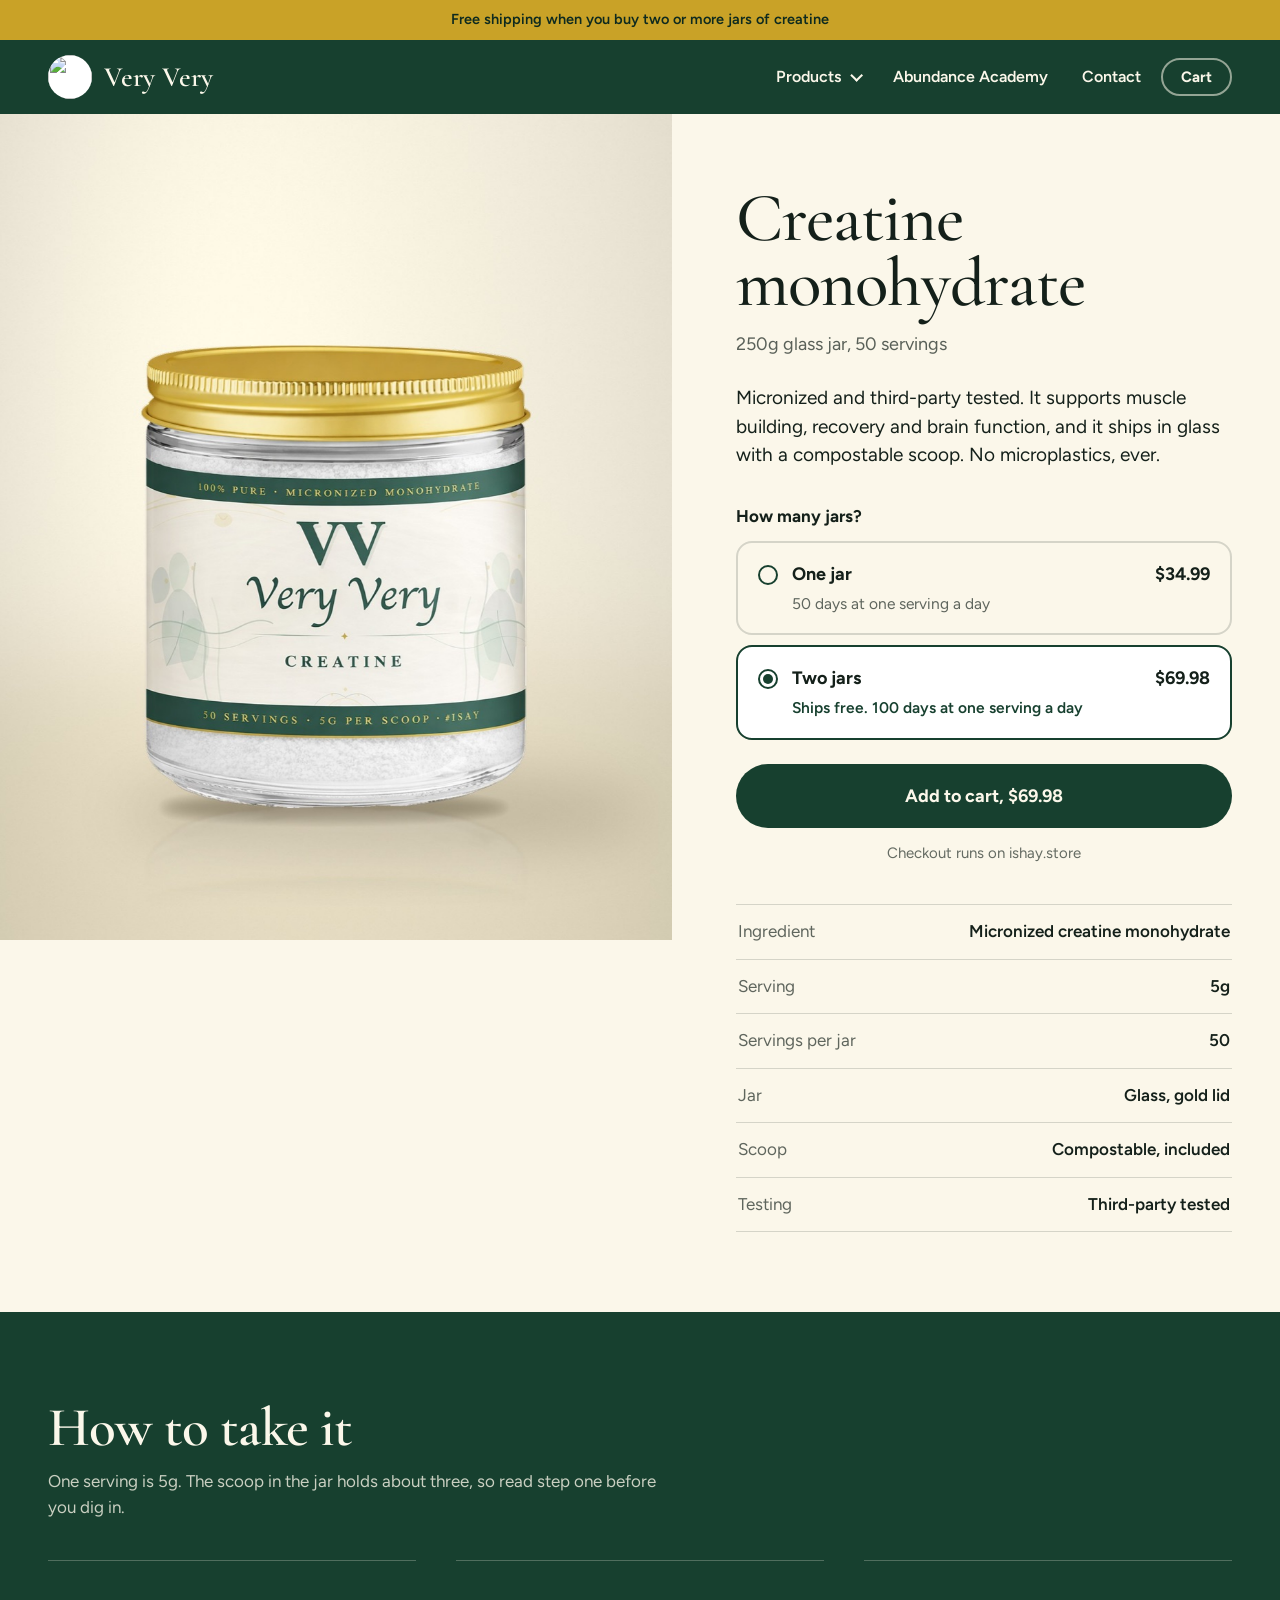
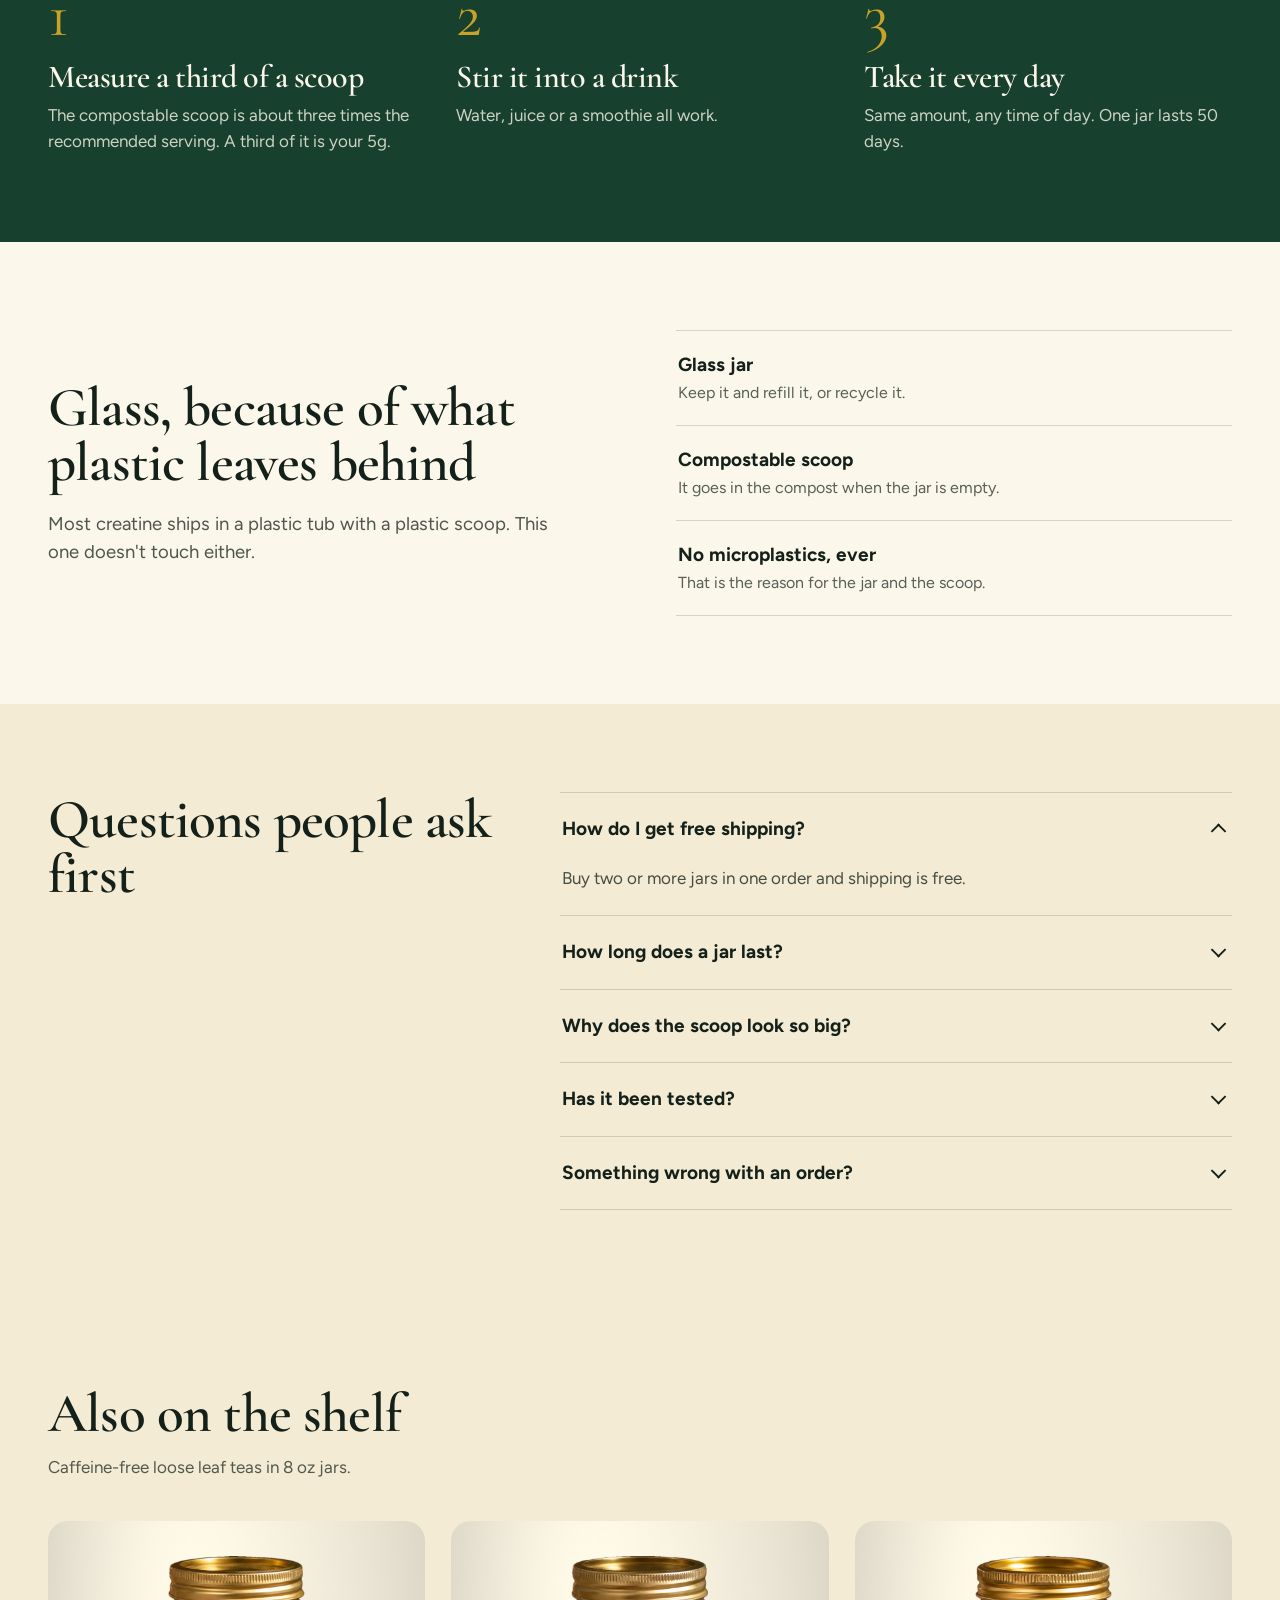
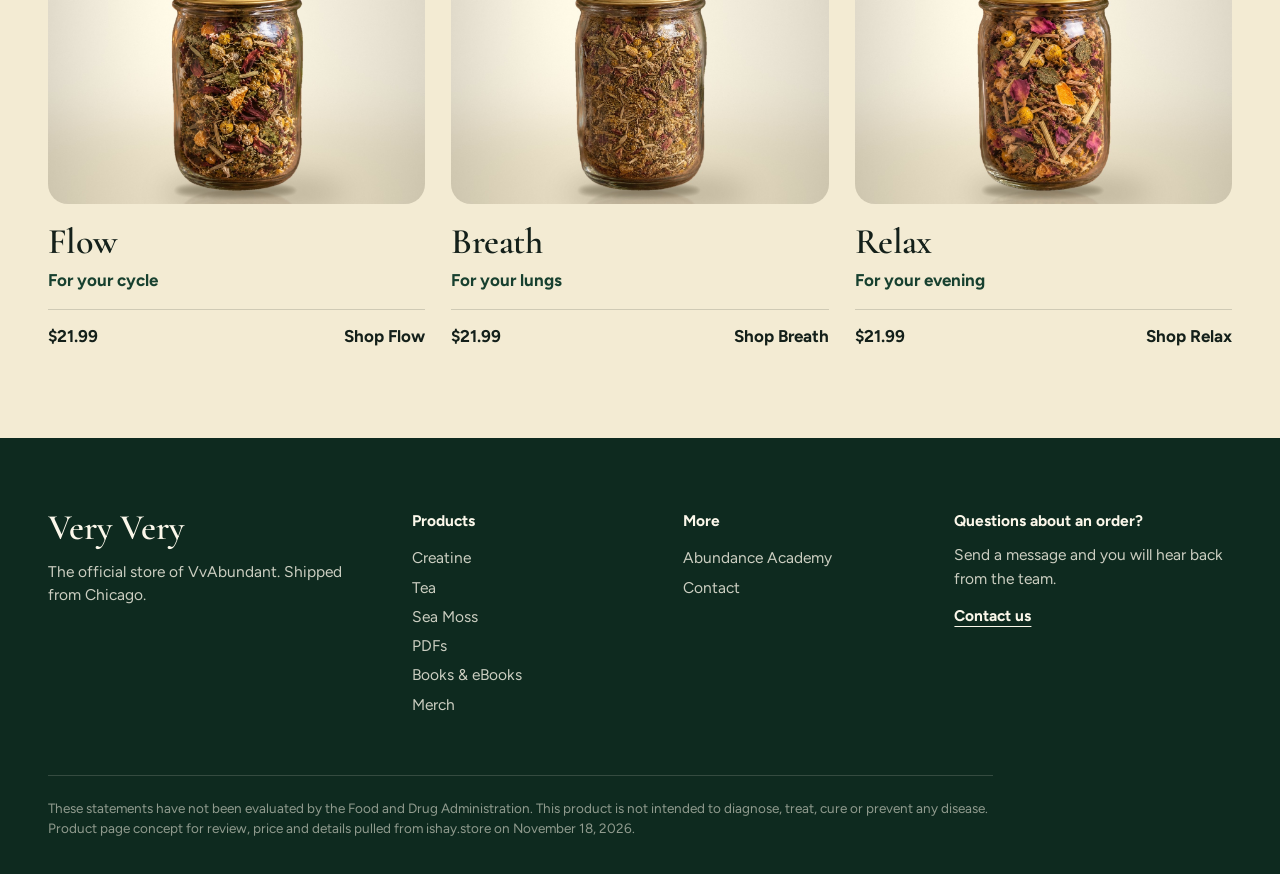
==== commit 0c7fb471: "Swap product images for matching studio shots Co-Authored-By: Claude Fable 5.2 <noreply@anthropic.co" ====
--- a/creatine.html
+++ b/creatine.html
@@ -8,14 +8,14 @@
 <link rel="preconnect" href="https://cdn.shopify.com" crossorigin>
 <link rel="preconnect" href="https://fonts.googleapis.com">
 <link rel="preconnect" href="https://fonts.gstatic.com" crossorigin>
-<link rel="preload" as="image" href="https://cdn.shopify.com/s/files/1/0638/1017/5094/files/chatcreatine_c2d5224b-eaaf-49de-9ec8-21dc7bbbe920.png?v=1774450659&width=1300">
+<link rel="preload" as="image" href="img/creatine.jpg">
 <link href="https://fonts.googleapis.com/css2?family=Cormorant+Garamond:wght@500;600&family=Figtree:wght@400;500;600;700&display=swap" rel="stylesheet">
 <link rel="stylesheet" href="site.css">
 <style>
 /* product page */
 .pdp{display:grid;grid-template-columns:1.05fr .95fr;align-items:start}
-.pdp-shot{background:#fff;position:sticky;top:74px;height:calc(100vh - 74px);min-height:520px;display:flex;align-items:center;justify-content:center;overflow:hidden}
-.pdp-shot img{width:100%;height:100%;object-fit:contain;transform:translateX(5%) scale(1.08)}
+.pdp-shot{background:#f1ead6;position:sticky;top:74px;height:calc(100vh - 74px);min-height:520px;display:flex;align-items:center;justify-content:center;overflow:hidden}
+.pdp-shot img{width:100%;height:100%;object-fit:cover}
 .pdp-buy{padding:72px max(28px,calc((100vw - var(--wrap))/2 + 28px)) 80px 64px}
 .pdp-buy h1{font-size:clamp(50px,5.4vw,84px);font-weight:500;line-height:.95}
 .pdp-size{margin-top:14px;font-size:18px;color:rgba(20,32,26,.7)}
@@ -110,7 +110,7 @@
   .pdp-buy > :nth-child(n+4){animation-delay:.2s}
   .pdp-shot img{animation:settle 1.1s cubic-bezier(.2,.7,.2,1) both}
   @keyframes rise{from{opacity:0;transform:translateY(18px)}to{opacity:1;transform:none}}
-  @keyframes settle{from{opacity:0;transform:translateX(5%) scale(1.14)}to{opacity:1;transform:translateX(5%) scale(1.08)}}
+  @keyframes settle{from{opacity:0;transform:scale(1.05)}to{opacity:1;transform:scale(1)}}
   .drawer[open]{animation:slide .3s cubic-bezier(.2,.7,.2,1)}
   @keyframes slide{from{transform:translateX(100%)}to{transform:none}}
 }
@@ -119,7 +119,7 @@
 @media (max-width:980px){
   .pdp{grid-template-columns:1fr}
   .pdp-shot{position:static;height:auto;min-height:0}
-  .pdp-shot img{height:auto;max-height:360px}
+  .pdp-shot img{height:auto;aspect-ratio:1/1;max-height:440px}
   .pdp-buy{padding:40px 28px 56px}
   .steps{grid-template-columns:1fr;gap:28px}
   .glass-grid,.faq-grid{grid-template-columns:1fr;gap:34px}
@@ -184,7 +184,7 @@
 
 <section class="pdp">
   <div class="pdp-shot">
-    <img src="https://cdn.shopify.com/s/files/1/0638/1017/5094/files/chatcreatine_c2d5224b-eaaf-49de-9ec8-21dc7bbbe920.png?v=1774450659&width=1300" width="1536" height="1024" fetchpriority="high" alt="Very Very Creatine in a glass jar with a gold lid">
+    <img src="img/creatine.jpg" width="1200" height="1200" fetchpriority="high" alt="Very Very Creatine in a glass jar with a gold lid">
   </div>
 
   <div class="pdp-buy">
@@ -284,17 +284,17 @@
     </div>
     <div class="tea-grid">
       <a class="tea-card" href="https://ishay.store/products/flow-tea">
-        <img loading="lazy" decoding="async" src="https://cdn.shopify.com/s/files/1/0638/1017/5094/files/75AD7D6D-E41F-4D45-AF5A-AA878B0B07E2.png?v=1794167748&width=900" alt="Flow Tea in a glass jar">
+        <img loading="lazy" decoding="async" src="img/tea-flow.jpg" alt="Flow Tea in a glass jar">
         <h3>Flow</h3><p class="tea-for">For your cycle</p>
         <div class="tea-buy"><span>$21.99</span><span>Shop Flow</span></div>
       </a>
       <a class="tea-card" href="https://ishay.store/products/breath-tea">
-        <img loading="lazy" decoding="async" src="https://cdn.shopify.com/s/files/1/0638/1017/5094/files/36CD4464-1235-41DC-8EBA-42FF97419B43.png?v=1794166562&width=900" alt="Breath Tea in a glass jar">
+        <img loading="lazy" decoding="async" src="img/tea-breath.jpg" alt="Breath Tea in a glass jar">
         <h3>Breath</h3><p class="tea-for">For your lungs</p>
         <div class="tea-buy"><span>$21.99</span><span>Shop Breath</span></div>
       </a>
       <a class="tea-card" href="https://ishay.store/products/relax-tea">
-        <img loading="lazy" decoding="async" src="https://cdn.shopify.com/s/files/1/0638/1017/5094/files/BBF0655B-70AE-4303-A1E5-DB753EFB2F1F.png?v=1794167417&width=900" alt="Relax Tea in a glass jar">
+        <img loading="lazy" decoding="async" src="img/tea-relax.jpg" alt="Relax Tea in a glass jar">
         <h3>Relax</h3><p class="tea-for">For your evening</p>
         <div class="tea-buy"><span>$21.99</span><span>Shop Relax</span></div>
       </a>
@@ -349,7 +349,7 @@
   <div class="ship"><p data-ship></p><div class="bar"><i></i></div></div>
   <div class="dr-body">
     <div class="line" data-line>
-      <img src="https://cdn.shopify.com/s/files/1/0638/1017/5094/files/chatcreatine_c2d5224b-eaaf-49de-9ec8-21dc7bbbe920.png?v=1774450659&width=300" alt="" width="92" height="92">
+      <img src="img/creatine.jpg" alt="" width="92" height="92">
       <div>
         <div class="n">Creatine monohydrate</div>
         <div class="v">250g glass jar, $34.99 each</div>
--- a/site.css
+++ b/site.css
@@ -63,8 +63,8 @@
 .hero-cta{display:flex;flex-wrap:wrap;gap:12px;margin-top:32px}
 .hero-facts{display:flex;flex-wrap:wrap;gap:8px 26px;margin-top:40px;padding-top:22px;border-top:1px solid rgba(251,247,234,.22);font-size:15.5px;color:rgba(251,247,234,.8)}
 .hero-facts b{color:var(--paper);font-weight:700}
-.hero-shot{background:#fff;display:flex;align-items:center;justify-content:center;overflow:hidden}
-.hero-shot img{width:100%;max-height:600px;object-fit:contain;transform:translateX(5%)}
+.hero-shot{background:#f1ead6;display:flex;align-items:center;justify-content:center;overflow:hidden}
+.hero-shot img{width:100%;height:100%;max-height:640px;object-fit:cover}
 
 /* section basics */
 .band{padding:88px 0}
@@ -158,7 +158,7 @@
 @media (max-width:980px){
   .hero-grid{grid-template-columns:1fr;min-height:0}
   .hero-copy{padding:48px 28px 44px}
-  .hero-shot img{max-height:340px}
+  .hero-shot img{height:auto;aspect-ratio:1/1;max-height:440px}
   .band{padding:64px 0}
   .band-head{margin-bottom:30px}
   .tea-grid,.moss-grid,.guides-grid,.books-grid{grid-template-columns:1fr;gap:34px}
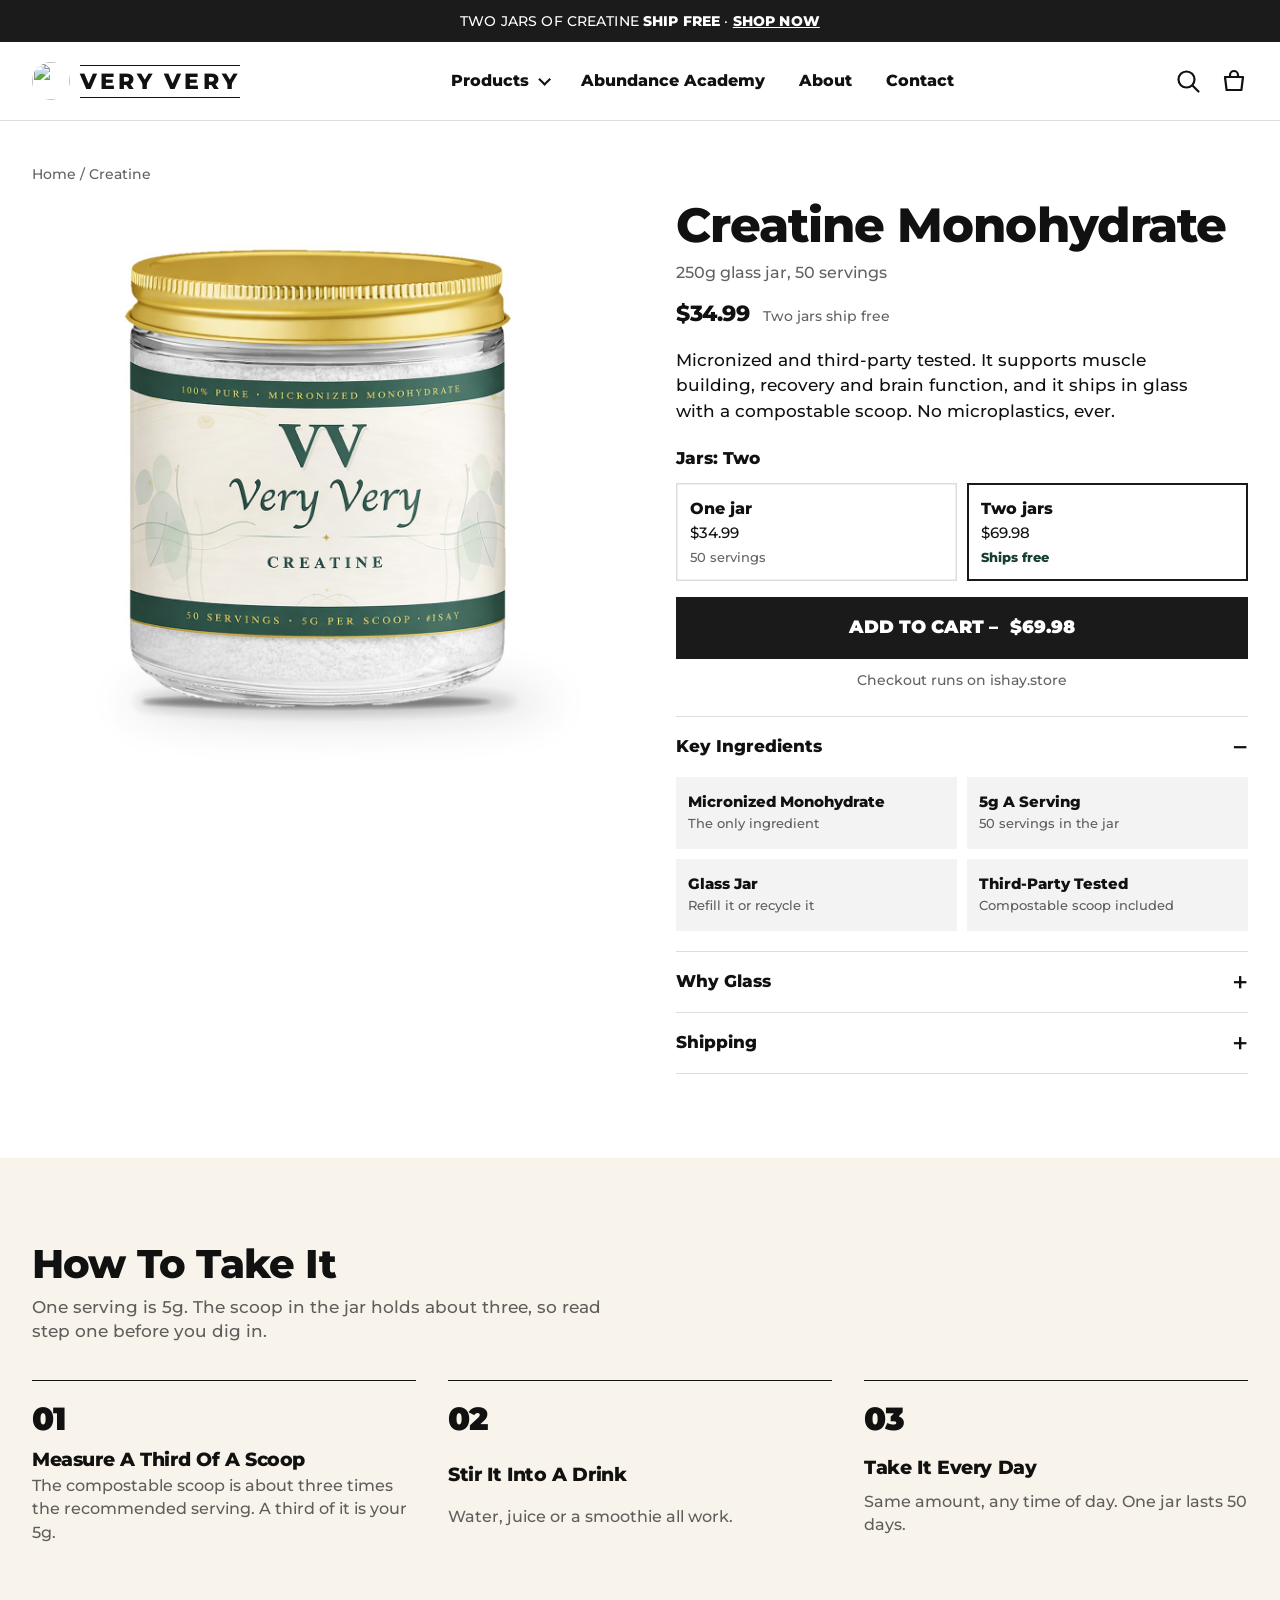
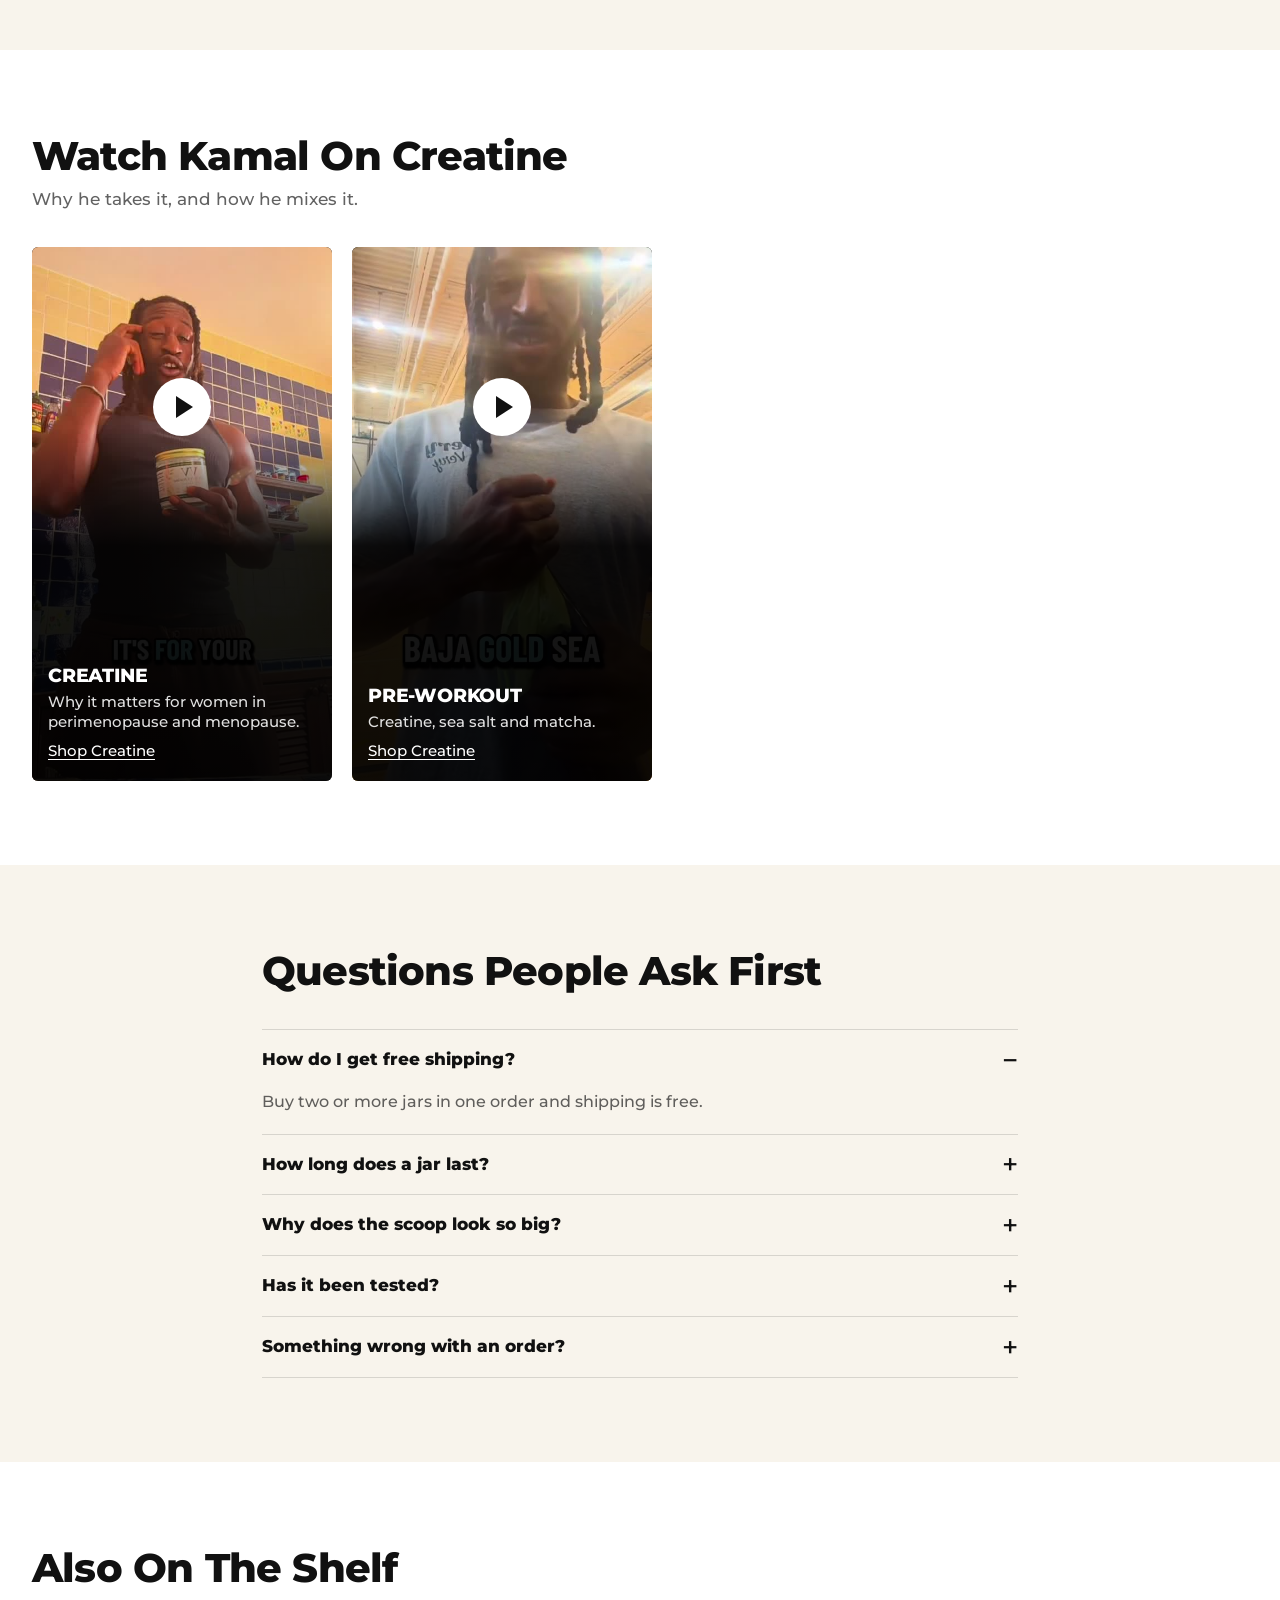
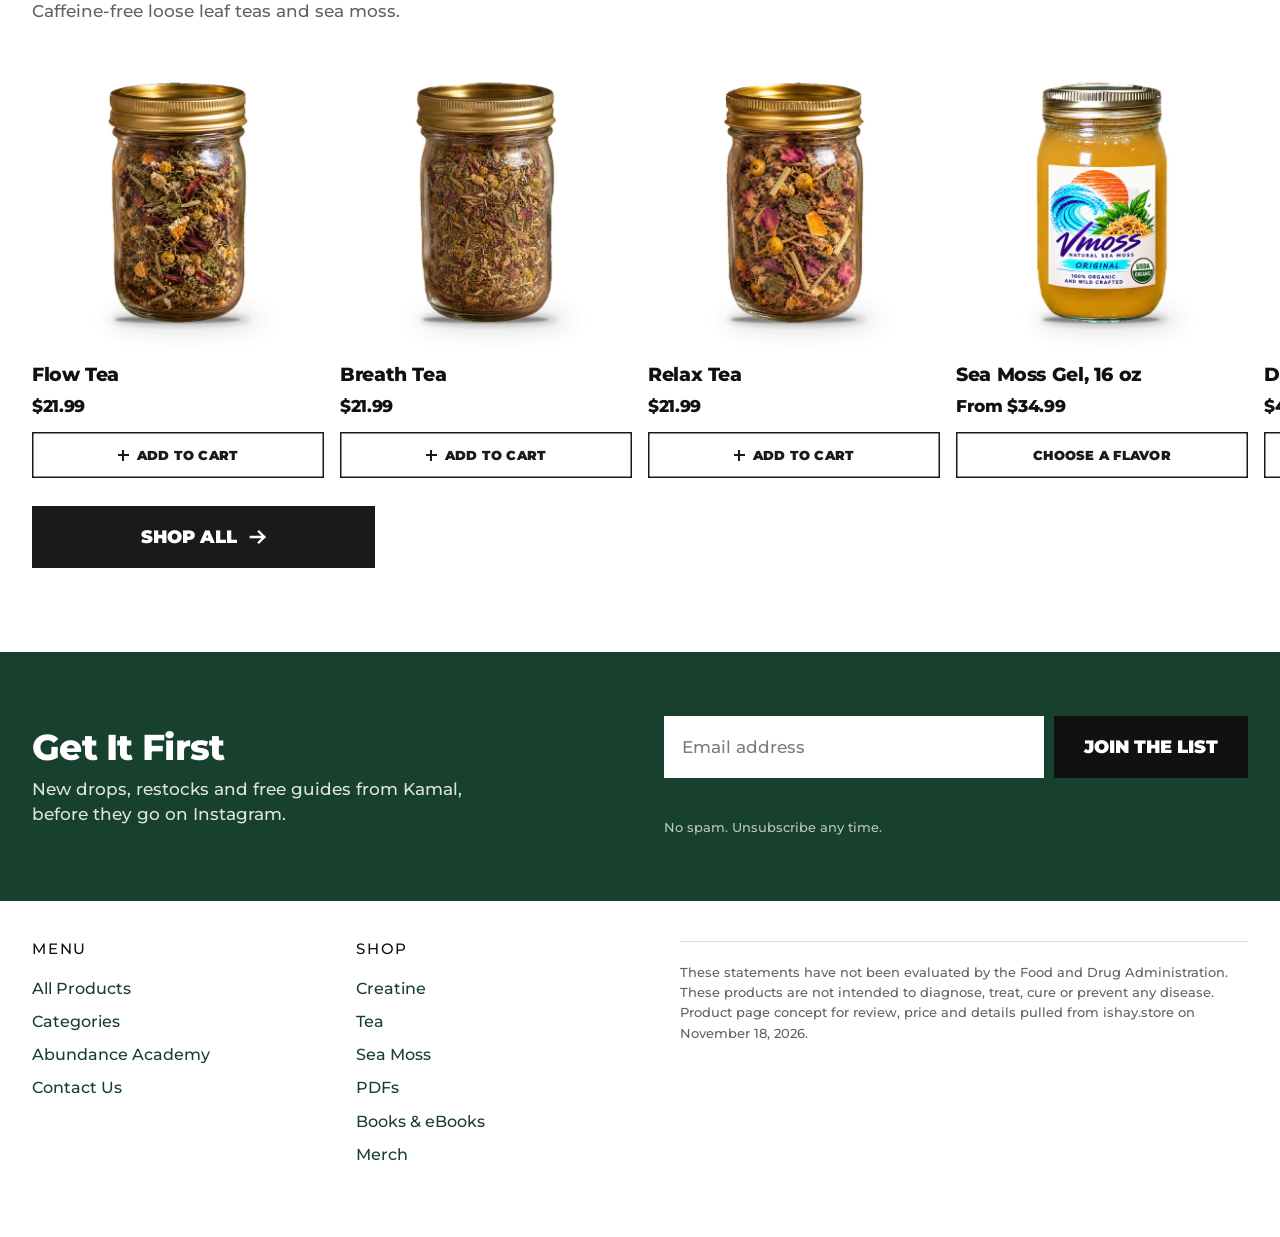
==== commit d8ca6262: "v13: creatine page rebuilt in the new style, Books and PDFs tiles on white, email signup strip, ligh" ====
--- a/creatine.html
+++ b/creatine.html
@@ -3,301 +3,195 @@
 <head>
 <meta charset="utf-8">
 <meta name="viewport" content="width=device-width, initial-scale=1">
-<title>Creatine, 250g | Very Very by VvAbundant | Product page concept</title>
+<title>Creatine Monohydrate, 250g | Very Very by VvAbundant | Product page concept</title>
 <meta name="robots" content="noindex">
-<link rel="preconnect" href="https://cdn.shopify.com" crossorigin>
 <link rel="preconnect" href="https://fonts.googleapis.com">
 <link rel="preconnect" href="https://fonts.gstatic.com" crossorigin>
+<link href="https://fonts.googleapis.com/css2?family=Montserrat:wght@500;800;900&display=swap" rel="stylesheet">
 <link rel="preload" as="image" href="img/creatine.jpg">
-<link href="https://fonts.googleapis.com/css2?family=Cormorant+Garamond:wght@500;600&family=Figtree:wght@400;500;600;700&display=swap" rel="stylesheet">
-<link rel="stylesheet" href="site.css">
-<style>
-/* product page */
-.pdp{display:grid;grid-template-columns:1.05fr .95fr;align-items:start}
-.pdp-shot{background:#f1ead6;position:sticky;top:74px;height:calc(100vh - 74px);min-height:520px;display:flex;align-items:center;justify-content:center;overflow:hidden}
-.pdp-shot img{width:100%;height:100%;object-fit:cover}
-.pdp-buy{padding:72px max(28px,calc((100vw - var(--wrap))/2 + 28px)) 80px 64px}
-.pdp-buy h1{font-size:clamp(50px,5.4vw,84px);font-weight:500;line-height:.95}
-.pdp-size{margin-top:14px;font-size:18px;color:rgba(20,32,26,.7)}
-.pdp-lede{margin-top:26px;font-size:19px;max-width:30em}
-
-.pick{border:0;margin:34px 0 0;padding:0}
-.pick legend{font-weight:700;padding:0;margin-bottom:12px}
-.pick label{display:grid;grid-template-columns:auto 1fr auto;gap:4px 14px;align-items:center;padding:18px 20px;border:2px solid var(--line);border-radius:16px;cursor:pointer;margin-bottom:10px;transition:border-color .15s,background .15s}
-.pick input{appearance:none;width:20px;height:20px;border:2px solid var(--forest);border-radius:50%;margin:0;display:grid;place-items:center}
-.pick input::after{content:"";width:10px;height:10px;border-radius:50%;background:var(--forest);transform:scale(0);transition:transform .15s}
-.pick input:checked::after{transform:scale(1)}
-.pick input:focus-visible{outline:3px solid var(--gold);outline-offset:3px}
-.pick label:has(input:checked){border-color:var(--forest);background:#fff}
-.pick .n{font-weight:700;font-size:18px}
-.pick .pr{font-weight:700;font-size:18px}
-.pick .note{grid-column:2/4;font-size:15.5px;color:rgba(20,32,26,.68)}
-.pick .note.good{color:var(--forest);font-weight:600}
-
-.add{width:100%;margin-top:14px;font-size:18px;padding:19px 26px;text-align:center}
-.pdp-small{margin-top:14px;font-size:15px;color:rgba(20,32,26,.65);text-align:center}
-
-.facts{list-style:none;margin:40px 0 0;padding:0;border-top:1px solid var(--line)}
-.facts li{display:flex;justify-content:space-between;gap:24px;padding:14px 2px;border-bottom:1px solid var(--line)}
-.facts span:first-child{color:rgba(20,32,26,.68)}
-.facts span:last-child{font-weight:600;text-align:right}
-
-/* how to take it: a real sequence, so it is numbered */
-.use{background:var(--forest);color:var(--paper)}
-.use .band-head p{color:rgba(251,247,234,.78)}
-.steps{list-style:none;margin:0;padding:0;display:grid;grid-template-columns:repeat(3,1fr);gap:40px;counter-reset:s}
-.steps li{counter-increment:s;border-top:1px solid rgba(251,247,234,.25);padding-top:22px}
-.steps li::before{content:counter(s);font-family:var(--display);font-size:64px;line-height:1;color:var(--gold);display:block}
-.steps h3{font-size:32px;margin-top:14px}
-.steps p{margin-top:10px;color:rgba(251,247,234,.8);max-width:22em}
-
-/* glass */
-.glass-grid{display:grid;grid-template-columns:1fr 1fr;gap:72px;align-items:center}
-.glass-grid h2{font-size:clamp(38px,4.3vw,62px)}
-.glass-grid .lede{margin-top:20px;color:rgba(20,32,26,.75);max-width:28em;font-size:18.5px}
-.glass-list{list-style:none;margin:0;padding:0;border-top:1px solid var(--line)}
-.glass-list li{padding:20px 2px;border-bottom:1px solid var(--line)}
-.glass-list b{display:block;font-size:19px}
-.glass-list span{color:rgba(20,32,26,.7);font-size:16px}
-
-/* questions */
-.faq{background:var(--parchment)}
-.faq-grid{display:grid;grid-template-columns:.8fr 1.2fr;gap:64px;align-items:start}
-.faq-grid h2{font-size:clamp(38px,4.3vw,62px)}
-.faq details{border-bottom:1px solid var(--line)}
-.faq details:first-of-type{border-top:1px solid var(--line)}
-.faq summary{list-style:none;cursor:pointer;font-weight:700;font-size:19px;padding:22px 44px 22px 2px;position:relative}
-.faq summary::-webkit-details-marker{display:none}
-.faq summary::after{content:"";position:absolute;right:8px;top:50%;width:9px;height:9px;border-right:2px solid;border-bottom:2px solid;transform:translateY(-70%) rotate(45deg);transition:transform .2s}
-.faq details[open] summary::after{transform:translateY(-30%) rotate(-135deg)}
-.faq details p{padding:0 44px 24px 2px;color:rgba(20,32,26,.78);max-width:38em}
-
-/* sticky buy bar (phones) */
-.buybar{position:fixed;left:0;right:0;bottom:0;z-index:30;background:var(--paper);border-top:1px solid var(--line);padding:12px 20px calc(12px + env(safe-area-inset-bottom));display:none;align-items:center;justify-content:space-between;gap:16px;transform:translateY(110%);transition:transform .25s cubic-bezier(.2,.7,.2,1)}
-.buybar.show{transform:none}
-.buybar .t{font-weight:700;line-height:1.2}
-.buybar .s{font-size:14.5px;color:rgba(20,32,26,.68)}
-.buybar .btn{padding:13px 22px;white-space:nowrap}
-
-/* cart drawer */
-.drawer{border:0;padding:0;margin:0 0 0 auto;height:100dvh;max-height:none;width:min(440px,100vw);max-width:none;background:var(--paper);color:var(--ink);box-shadow:-24px 0 60px rgba(14,42,31,.3)}
-.drawer::backdrop{background:rgba(14,42,31,.55)}
-.drawer[open]{display:flex;flex-direction:column}
-.dr-head{display:flex;justify-content:space-between;align-items:center;padding:22px 24px;border-bottom:1px solid var(--line)}
-.dr-head h2{font-size:34px}
-.dr-close{background:none;border:0;font:700 15px var(--body);color:inherit;cursor:pointer;padding:8px 4px;text-decoration:underline;text-underline-offset:4px}
-.ship{padding:20px 24px;background:var(--parchment)}
-.ship p{font-weight:600;font-size:15.5px}
-.ship .bar{height:8px;border-radius:99px;background:rgba(20,32,26,.14);margin-top:10px;overflow:hidden}
-.ship .bar i{display:block;height:100%;width:50%;background:var(--forest);border-radius:99px;transition:width .35s cubic-bezier(.2,.7,.2,1)}
-.dr-body{flex:1;overflow:auto;padding:24px}
-.line{display:grid;grid-template-columns:92px 1fr;gap:18px;align-items:center}
-.line img{width:92px;height:92px;object-fit:cover;background:#fff;border-radius:14px}
-.line .n{font-weight:700;font-size:17.5px;line-height:1.25}
-.line .v{font-size:15px;color:rgba(20,32,26,.68)}
-.qty{display:inline-flex;align-items:center;border:2px solid var(--line);border-radius:999px;margin-top:10px}
-.qty button{background:none;border:0;width:38px;height:36px;font:700 18px var(--body);color:inherit;cursor:pointer;border-radius:999px}
-.qty button:disabled{opacity:.3;cursor:default}
-.qty output{min-width:26px;text-align:center;font-weight:700}
-.dr-foot{padding:22px 24px calc(22px + env(safe-area-inset-bottom));border-top:1px solid var(--line)}
-.sub{display:flex;justify-content:space-between;font-weight:700;font-size:19px}
-.dr-foot .btn{width:100%;text-align:center;margin-top:16px;font-size:17px;padding:17px}
-.dr-foot small{display:block;text-align:center;margin-top:12px;font-size:14px;color:rgba(20,32,26,.62)}
-
-@media (prefers-reduced-motion:no-preference){
-  .pdp-buy > *{animation:rise .7s cubic-bezier(.2,.7,.2,1) both}
-  .pdp-buy > :nth-child(2){animation-delay:.06s}.pdp-buy > :nth-child(3){animation-delay:.12s}
-  .pdp-buy > :nth-child(n+4){animation-delay:.2s}
-  .pdp-shot img{animation:settle 1.1s cubic-bezier(.2,.7,.2,1) both}
-  @keyframes rise{from{opacity:0;transform:translateY(18px)}to{opacity:1;transform:none}}
-  @keyframes settle{from{opacity:0;transform:scale(1.05)}to{opacity:1;transform:scale(1)}}
-  .drawer[open]{animation:slide .3s cubic-bezier(.2,.7,.2,1)}
-  @keyframes slide{from{transform:translateX(100%)}to{transform:none}}
-}
-@media (prefers-reduced-motion:reduce){.buybar,.ship .bar i{transition:none}}
-
-@media (max-width:980px){
-  .pdp{grid-template-columns:1fr}
-  .pdp-shot{position:static;height:auto;min-height:0}
-  .pdp-shot img{height:auto;aspect-ratio:1/1;max-height:440px}
-  .pdp-buy{padding:40px 28px 56px}
-  .steps{grid-template-columns:1fr;gap:28px}
-  .glass-grid,.faq-grid{grid-template-columns:1fr;gap:34px}
-  .buybar{display:flex}
-  body{padding-bottom:0}
-  .foot{padding-bottom:110px}
-}
-@media (max-width:560px){
-  .pdp-buy{padding:32px 20px 48px}
-  .pick label{padding:16px}
-  .steps li::before{font-size:52px}
-}
-</style>
+<link rel="stylesheet" href="home.css">
 </head>
-<body>
-
-<div class="announce">Free shipping when you buy two or more jars of creatine</div>
+<body class="has-buybar">
+
+<div class="announce">Two jars of creatine <b>ship free</b> · <a href="#buy">Shop now</a></div>
 
 <header class="site-head">
   <div class="wrap head-row">
+    <div class="head-left">
+      <button class="icon-btn menu-btn" type="button" aria-expanded="false" aria-controls="nav" aria-label="Menu">
+        <svg viewBox="0 0 28 28" fill="none" stroke="currentColor" stroke-width="2.2" stroke-linecap="round" aria-hidden="true"><path d="M4 8h20M4 14h20M4 20h20"/></svg>
+      </button>
+      <nav class="nav" id="nav" aria-label="Main">
+        <details>
+          <summary>Products</summary>
+          <div class="mega">
+            <div><h3><a href="https://ishay.store/collections/creatine">Creatine</a></h3><ul><li><a href="creatine.html">250g jar, 50 servings</a></li></ul></div>
+            <div><h3><a href="https://ishay.store/collections/tea">Tea</a></h3><ul><li><a href="https://ishay.store/products/flow-tea">Flow</a></li><li><a href="https://ishay.store/products/breath-tea">Breath</a></li><li><a href="https://ishay.store/products/relax-tea">Relax</a></li></ul></div>
+            <div><h3><a href="https://ishay.store/collections/sea-moss">Sea Moss</a></h3><ul><li><a href="https://ishay.store/products/dry-sea-moss">Dry</a></li><li><a href="https://ishay.store/products/sea-moss-gel-16-oz">Gel</a></li></ul></div>
+            <div><h3><a href="https://ishay.store/collections/pdfs">PDFs</a></h3></div>
+            <div><h3><a href="https://ishay.store/collections/books-ebooks">Books &amp; eBooks</a></h3></div>
+            <div><h3><a href="https://ishay.store/collections/merch">Merch</a></h3></div>
+          </div>
+        </details>
+        <a href="https://www.skool.com/abundanceacademy/about">Abundance Academy</a>
+        <a href="index.html#about">About</a>
+        <a href="https://ishay.store/pages/contact">Contact</a>
+      </nav>
+    </div>
     <a class="brand" href="index.html" aria-label="Very Very home">
-      <img src="https://ishay.store/cdn/shop/files/VV47.jpg?width=120" alt="" width="44" height="44">
+      <img src="https://ishay.store/cdn/shop/files/VV47.jpg?width=120" alt="">
       <span>Very Very</span>
     </a>
-    <button class="menu-btn" aria-expanded="false" aria-controls="nav">Menu</button>
-    <nav class="nav" id="nav" aria-label="Main">
-      <details>
-        <summary>Products</summary>
-        <div class="mega">
-          <div>
-            <h3><a href="https://ishay.store/collections/creatine">Creatine</a></h3>
-            <ul><li><a href="creatine.html" aria-current="page">250g jar, 50 servings</a></li></ul>
+    <div class="head-right">
+      <a class="icon-btn" href="https://ishay.store/search" aria-label="Search the store">
+        <svg viewBox="0 0 28 28" fill="none" stroke="currentColor" stroke-width="2.2" stroke-linecap="round" aria-hidden="true"><circle cx="12.5" cy="12.5" r="8"/><path d="m19 19 5.5 5.5"/></svg>
+      </a>
+      <button class="icon-btn" type="button" data-open-cart aria-label="Open cart">
+        <svg viewBox="0 0 28 28" fill="none" stroke="currentColor" stroke-width="2.2" stroke-linejoin="round" stroke-linecap="round" aria-hidden="true"><path d="M5 10h18l-1.6 13H6.6z"/><path d="M10 10V8a4 4 0 0 1 8 0v2"/></svg>
+        <span data-count></span>
+      </button>
+    </div>
+  </div>
+</header>
+
+<main id="top">
+
+<section class="sec feature pdp" id="buy">
+  <div class="wrap">
+    <p class="crumb"><a href="index.html">Home</a> / <a href="https://ishay.store/collections/creatine">Creatine</a></p>
+    <div class="feature-grid" style="margin-top:14px">
+      <div class="feature-shot" style="margin-top:0"><img src="img/creatine.jpg" width="1200" height="1200" fetchpriority="high" alt="Very Very Creatine in a glass jar with a gold lid"></div>
+      <div>
+        <h1>Creatine Monohydrate</h1>
+        <p class="pdp-size">250g glass jar, 50 servings</p>
+        <p class="pdp-price">$34.99 <span>Two jars ship free</span></p>
+        <p class="pdp-lede">Micronized and third-party tested. It supports muscle building, recovery and brain function, and it ships in glass with a compostable scoop. No microplastics, ever.</p>
+        <fieldset class="pick">
+          <legend>Jars: <span data-pick-label>Two</span></legend>
+          <div class="pick-row">
+            <label><input type="radio" name="jars" value="1"><span class="n">One jar</span><span class="pr">$34.99</span><span class="note">50 servings</span></label>
+            <label><input type="radio" name="jars" value="2" checked><span class="n">Two jars</span><span class="pr">$69.98</span><span class="note good">Ships free</span></label>
           </div>
-          <div>
-            <h3><a href="https://ishay.store/collections/tea">Tea</a></h3>
-            <ul>
-              <li><a href="https://ishay.store/products/flow-tea">Flow</a></li>
-              <li><a href="https://ishay.store/products/breath-tea">Breath</a></li>
-              <li><a href="https://ishay.store/products/relax-tea">Relax</a></li>
+        </fieldset>
+        <button class="btn add" type="button" id="add">Add to cart &ndash; <span data-add-price>$69.98</span></button>
+        <p class="pdp-small">Checkout runs on ishay.store</p>
+        <div class="more">
+          <details open>
+            <summary>Key Ingredients</summary>
+            <ul class="keys">
+              <li><b>Micronized Monohydrate</b><span>The only ingredient</span></li>
+              <li><b>5g A Serving</b><span>50 servings in the jar</span></li>
+              <li><b>Glass Jar</b><span>Refill it or recycle it</span></li>
+              <li><b>Third-Party Tested</b><span>Compostable scoop included</span></li>
             </ul>
-          </div>
-          <div>
-            <h3><a href="https://ishay.store/collections/sea-moss">Sea Moss</a></h3>
-            <ul>
-              <li><a href="https://ishay.store/products/dry-sea-moss">Dry</a></li>
-              <li><a href="https://ishay.store/products/sea-moss-gel-16-oz">Gel</a></li>
-            </ul>
-          </div>
-          <div><h3><a href="https://ishay.store/collections/pdfs">PDFs</a></h3></div>
-          <div><h3><a href="https://ishay.store/collections/books-ebooks">Books &amp; eBooks</a></h3></div>
-          <div><h3><a href="https://ishay.store/collections/merch">Merch</a></h3></div>
+          </details>
+          <details>
+            <summary>Why Glass</summary>
+            <p>Most creatine ships in a plastic tub with a plastic scoop. This one ships in glass with a compostable scoop. No microplastics, ever.</p>
+          </details>
+          <details>
+            <summary>Shipping</summary>
+            <p>Buy two or more jars in one order and shipping is free. Checkout runs on ishay.store.</p>
+          </details>
         </div>
-      </details>
-      <a href="https://www.skool.com/abundanceacademy/about">Abundance Academy</a>
-      <a href="https://ishay.store/pages/contact">Contact</a>
-      <button class="cart" type="button" data-open-cart style="background:none;color:inherit;font-family:inherit;cursor:pointer">Cart <span data-count></span></button>
-    </nav>
-  </div>
-</header>
-
-<main>
-
-<section class="pdp">
-  <div class="pdp-shot">
-    <img src="img/creatine.jpg" width="1200" height="1200" fetchpriority="high" alt="Very Very Creatine in a glass jar with a gold lid">
-  </div>
-
-  <div class="pdp-buy">
-    <h1>Creatine monohydrate</h1>
-    <p class="pdp-size">250g glass jar, 50 servings</p>
-    <p class="pdp-lede">Micronized and third-party tested. It supports muscle building, recovery and brain function, and it ships in glass with a compostable scoop. No microplastics, ever.</p>
-
-    <fieldset class="pick">
-      <legend>How many jars?</legend>
-      <label>
-        <input type="radio" name="jars" value="1">
-        <span class="n">One jar</span><span class="pr">$34.99</span>
-        <span class="note">50 days at one serving a day</span>
-      </label>
-      <label>
-        <input type="radio" name="jars" value="2" checked>
-        <span class="n">Two jars</span><span class="pr">$69.98</span>
-        <span class="note good">Ships free. 100 days at one serving a day</span>
-      </label>
-    </fieldset>
-
-    <button class="btn btn-ink add" type="button" id="add">Add to cart, <span data-add-price>$69.98</span></button>
-    <p class="pdp-small">Checkout runs on ishay.store</p>
-
-    <ul class="facts">
-      <li><span>Ingredient</span><span>Micronized creatine monohydrate</span></li>
-      <li><span>Serving</span><span>5g</span></li>
-      <li><span>Servings per jar</span><span>50</span></li>
-      <li><span>Jar</span><span>Glass, gold lid</span></li>
-      <li><span>Scoop</span><span>Compostable, included</span></li>
-      <li><span>Testing</span><span>Third-party tested</span></li>
-    </ul>
-  </div>
-</section>
-
-<section class="band use">
-  <div class="wrap">
-    <div class="band-head">
-      <h2>How to take it</h2>
-      <p>One serving is 5g. The scoop in the jar holds about three, so read step one before you dig in.</p>
+      </div>
+    </div>
+  </div>
+</section>
+
+<section class="sec sec-cream">
+  <div class="wrap">
+    <div class="sec-head">
+      <h2>How To Take It</h2>
+      <p class="sec-note">One serving is 5g. The scoop in the jar holds about three, so read step one before you dig in.</p>
     </div>
     <ol class="steps">
-      <li><h3>Measure a third of a scoop</h3><p>The compostable scoop is about three times the recommended serving. A third of it is your 5g.</p></li>
-      <li><h3>Stir it into a drink</h3><p>Water, juice or a smoothie all work.</p></li>
-      <li><h3>Take it every day</h3><p>Same amount, any time of day. One jar lasts 50 days.</p></li>
+      <li><h3>Measure A Third Of A Scoop</h3><p>The compostable scoop is about three times the recommended serving. A third of it is your 5g.</p></li>
+      <li><h3>Stir It Into A Drink</h3><p>Water, juice or a smoothie all work.</p></li>
+      <li><h3>Take It Every Day</h3><p>Same amount, any time of day. One jar lasts 50 days.</p></li>
     </ol>
   </div>
 </section>
 
-<section class="band">
-  <div class="wrap glass-grid">
+<section class="sec watch" id="watch">
+  <div class="wrap">
+    <div class="sec-head">
+      <h2>Watch Kamal On Creatine</h2>
+      <p class="sec-note">Why he takes it, and how he mixes it.</p>
+    </div>
+    <div class="reels" data-reels="creatine.html" tabindex="0" aria-label="Videos"></div>
+  </div>
+</section>
+
+<section class="sec sec-cream">
+  <div class="wrap faq-wrap">
+    <div class="sec-head"><h2>Questions People Ask First</h2></div>
+    <div class="more">
+      <details open><summary>How do I get free shipping?</summary><p>Buy two or more jars in one order and shipping is free.</p></details>
+      <details><summary>How long does a jar last?</summary><p>50 days at one 5g serving a day. Two jars cover 100 days.</p></details>
+      <details><summary>Why does the scoop look so big?</summary><p>It holds about three servings. Use a third of a scoop for 5g.</p></details>
+      <details><summary>Has it been tested?</summary><p>Yes, it is third-party tested.</p></details>
+      <details><summary>Something wrong with an order?</summary><p><a class="text-link" href="https://ishay.store/pages/contact">Send a message</a> and the team will sort it out.</p></details>
+    </div>
+  </div>
+</section>
+
+<section class="sec" id="shelf">
+  <div class="wrap">
+    <div class="sec-head">
+      <h2>Also On The Shelf</h2>
+      <p class="sec-note">Caffeine-free loose leaf teas and sea moss.</p>
+    </div>
+    <div class="rail" tabindex="0" aria-label="Products">
+      <article class="card">
+        <a class="card-shot" href="https://ishay.store/products/flow-tea" tabindex="-1" aria-hidden="true"><img loading="lazy" decoding="async" width="1200" height="1200" src="img/tea-flow.jpg" alt="Flow Tea in a glass jar"></a>
+        <h3><a href="https://ishay.store/products/flow-tea">Flow Tea</a></h3>
+        <div class="pr">$21.99</div>
+        <button class="card-add" type="button" data-add="49304402100342" aria-label="Add Flow Tea to cart">Add to cart</button>
+      </article>
+      <article class="card">
+        <a class="card-shot" href="https://ishay.store/products/breath-tea" tabindex="-1" aria-hidden="true"><img loading="lazy" decoding="async" width="1200" height="1200" src="img/tea-breath.jpg" alt="Breath Tea in a glass jar"></a>
+        <h3><a href="https://ishay.store/products/breath-tea">Breath Tea</a></h3>
+        <div class="pr">$21.99</div>
+        <button class="card-add" type="button" data-add="49303786094710" aria-label="Add Breath Tea to cart">Add to cart</button>
+      </article>
+      <article class="card">
+        <a class="card-shot" href="https://ishay.store/products/relax-tea" tabindex="-1" aria-hidden="true"><img loading="lazy" decoding="async" width="1200" height="1200" src="img/tea-relax.jpg" alt="Relax Tea in a glass jar"></a>
+        <h3><a href="https://ishay.store/products/relax-tea">Relax Tea</a></h3>
+        <div class="pr">$21.99</div>
+        <button class="card-add" type="button" data-add="49304309071990" aria-label="Add Relax Tea to cart">Add to cart</button>
+      </article>
+      <article class="card">
+        <a class="card-shot" href="https://ishay.store/products/sea-moss-gel-16-oz" tabindex="-1" aria-hidden="true"><img loading="lazy" decoding="async" width="1200" height="1200" src="img/sea-moss-gel.jpg" alt="A jar of sea moss gel"></a>
+        <h3><a href="https://ishay.store/products/sea-moss-gel-16-oz">Sea Moss Gel, 16 oz</a></h3>
+        <div class="pr">From $34.99</div>
+        <a class="card-add" href="https://ishay.store/products/sea-moss-gel-16-oz">Choose a flavor</a>
+      </article>
+      <article class="card">
+        <a class="card-shot" href="https://ishay.store/products/dry-sea-moss" tabindex="-1" aria-hidden="true"><img loading="lazy" decoding="async" width="1200" height="1200" src="img/sea-moss-dry.jpg" alt="A bag of dry sea moss"></a>
+        <h3><a href="https://ishay.store/products/dry-sea-moss">Dry Sea Moss</a></h3>
+        <div class="pr">$44.99</div>
+        <a class="card-add" href="https://ishay.store/products/dry-sea-moss">Choose a type</a>
+      </article>
+    </div>
+    <a class="btn" href="index.html#shelf">Shop all <svg viewBox="0 0 20 20" fill="none" stroke="currentColor" stroke-width="2.6" stroke-linecap="square" stroke-linejoin="miter" aria-hidden="true"><path d="M2 10h15M11 4l6 6-6 6"/></svg></a>
+  </div>
+</section>
+
+<section class="signup" id="list">
+  <div class="signup-in">
     <div>
-      <h2>Glass, because of what plastic leaves behind</h2>
-      <p class="lede">Most creatine ships in a plastic tub with a plastic scoop. This one doesn't touch either.</p>
-    </div>
-    <ul class="glass-list">
-      <li><b>Glass jar</b><span>Keep it and refill it, or recycle it.</span></li>
-      <li><b>Compostable scoop</b><span>It goes in the compost when the jar is empty.</span></li>
-      <li><b>No microplastics, ever</b><span>That is the reason for the jar and the scoop.</span></li>
-    </ul>
-  </div>
-</section>
-
-<section class="band faq">
-  <div class="wrap faq-grid">
-    <h2>Questions people ask first</h2>
-    <div>
-      <details open>
-        <summary>How do I get free shipping?</summary>
-        <p>Buy two or more jars in one order and shipping is free.</p>
-      </details>
-      <details>
-        <summary>How long does a jar last?</summary>
-        <p>50 days at one 5g serving a day. Two jars cover 100 days.</p>
-      </details>
-      <details>
-        <summary>Why does the scoop look so big?</summary>
-        <p>It holds about three servings. Use a third of a scoop for 5g.</p>
-      </details>
-      <details>
-        <summary>Has it been tested?</summary>
-        <p>Yes, it is third-party tested.</p>
-      </details>
-      <details>
-        <summary>Something wrong with an order?</summary>
-        <p><a class="text-link" href="https://ishay.store/pages/contact">Send a message</a> and the team will sort it out.</p>
-      </details>
-    </div>
-  </div>
-</section>
-
-<section class="band tea">
-  <div class="wrap">
-    <div class="band-head">
-      <h2>Also on the shelf</h2>
-      <p>Caffeine-free loose leaf teas in 8 oz jars.</p>
-    </div>
-    <div class="tea-grid">
-      <a class="tea-card" href="https://ishay.store/products/flow-tea">
-        <img loading="lazy" decoding="async" src="img/tea-flow.jpg" alt="Flow Tea in a glass jar">
-        <h3>Flow</h3><p class="tea-for">For your cycle</p>
-        <div class="tea-buy"><span>$21.99</span><span>Shop Flow</span></div>
-      </a>
-      <a class="tea-card" href="https://ishay.store/products/breath-tea">
-        <img loading="lazy" decoding="async" src="img/tea-breath.jpg" alt="Breath Tea in a glass jar">
-        <h3>Breath</h3><p class="tea-for">For your lungs</p>
-        <div class="tea-buy"><span>$21.99</span><span>Shop Breath</span></div>
-      </a>
-      <a class="tea-card" href="https://ishay.store/products/relax-tea">
-        <img loading="lazy" decoding="async" src="img/tea-relax.jpg" alt="Relax Tea in a glass jar">
-        <h3>Relax</h3><p class="tea-for">For your evening</p>
-        <div class="tea-buy"><span>$21.99</span><span>Shop Relax</span></div>
-      </a>
+      <h2>Get It First</h2>
+      <p>New drops, restocks and free guides from Kamal, before they go on Instagram.</p>
+    </div>
+    <div class="signup-side">
+      <form data-signup novalidate>
+        <label class="vh" for="email-pdp">Email address</label>
+        <input id="email-pdp" type="email" name="email" autocomplete="email" inputmode="email" placeholder="Email address" required>
+        <button class="btn" type="submit">Join the list</button>
+      </form>
+      <p class="signup-msg" data-signup-msg role="status"></p>
+      <small>No spam. Unsubscribe any time.</small>
     </div>
   </div>
 </section>
@@ -308,11 +202,16 @@
   <div class="wrap">
     <div class="foot-grid">
       <div>
-        <div class="big">Very Very</div>
-        <p style="margin-top:14px;max-width:20em">The official store of VvAbundant. Shipped from Chicago.</p>
+        <h3>Menu</h3>
+        <ul>
+          <li><a href="https://ishay.store/collections/all">All Products</a></li>
+          <li><a href="https://ishay.store/collections">Categories</a></li>
+          <li><a href="https://www.skool.com/abundanceacademy/about">Abundance Academy</a></li>
+          <li><a href="https://ishay.store/pages/contact">Contact Us</a></li>
+        </ul>
       </div>
       <div>
-        <h3>Products</h3>
+        <h3>Shop</h3>
         <ul>
           <li><a href="creatine.html">Creatine</a></li>
           <li><a href="https://ishay.store/collections/tea">Tea</a></li>
@@ -322,104 +221,16 @@
           <li><a href="https://ishay.store/collections/merch">Merch</a></li>
         </ul>
       </div>
-      <div>
-        <h3>More</h3>
-        <ul>
-          <li><a href="https://www.skool.com/abundanceacademy/about">Abundance Academy</a></li>
-          <li><a href="https://ishay.store/pages/contact">Contact</a></li>
-        </ul>
-      </div>
-      <div>
-        <h3>Questions about an order?</h3>
-        <p>Send a message and you will hear back from the team.</p>
-        <p style="margin-top:14px"><a class="text-link" href="https://ishay.store/pages/contact" style="color:var(--paper)">Contact us</a></p>
-      </div>
-    </div>
-    <p class="fine">These statements have not been evaluated by the Food and Drug Administration. This product is not intended to diagnose, treat, cure or prevent any disease. Product page concept for review, price and details pulled from ishay.store on November 18, 2026.</p>
+      <p class="fine">These statements have not been evaluated by the Food and Drug Administration. These products are not intended to diagnose, treat, cure or prevent any disease. Product page concept for review, price and details pulled from ishay.store on November 18, 2026.</p>
+    </div>
   </div>
 </footer>
 
 <div class="buybar" id="buybar">
   <div><div class="t">Creatine, <span data-bar-n>two jars</span></div><div class="s" data-bar-s>$69.98, ships free</div></div>
-  <button class="btn btn-ink" type="button" id="add2">Add to cart</button>
+  <button class="btn" type="button" id="add2">Add to cart</button>
 </div>
 
-<dialog class="drawer" id="cart" aria-labelledby="cart-title">
-  <div class="dr-head"><h2 id="cart-title">Your cart</h2><button class="dr-close" type="button" data-close>Keep shopping</button></div>
-  <div class="ship"><p data-ship></p><div class="bar"><i></i></div></div>
-  <div class="dr-body">
-    <div class="line" data-line>
-      <img src="img/creatine.jpg" alt="" width="92" height="92">
-      <div>
-        <div class="n">Creatine monohydrate</div>
-        <div class="v">250g glass jar, $34.99 each</div>
-        <div class="qty"><button type="button" data-dec aria-label="Remove one jar">&minus;</button><output data-qty aria-live="polite">2</output><button type="button" data-inc aria-label="Add one jar">+</button></div>
-      </div>
-    </div>
-    <p data-empty hidden>Your cart is empty. Add a jar to get started.</p>
-  </div>
-  <div class="dr-foot">
-    <div class="sub"><span>Subtotal</span><span data-sub>$69.98</span></div>
-    <a class="btn btn-gold" data-checkout href="https://ishay.store/cart/43224259985526:2">Check out</a>
-    <small>You finish checkout on ishay.store</small>
-  </div>
-</dialog>
-
-<script>
-(function(){
-  var PRICE=3499,VARIANT='43224259985526',qty=0;
-  var $=function(s){return document.querySelector(s)};
-  var fmt=function(c){return '$'+(c/100).toFixed(2)};
-  var words=['','one jar','two jars'];
-
-  /* menu */
-  var btn=$('.menu-btn'),nav=$('#nav'),det=nav.querySelector('details');
-  btn.addEventListener('click',function(){var o=nav.classList.toggle('open');btn.setAttribute('aria-expanded',o);btn.textContent=o?'Close':'Menu';});
-  document.addEventListener('click',function(e){if(det.open&&!det.contains(e.target))det.open=false;});
-  document.addEventListener('keydown',function(e){if(e.key==='Escape')det.open=false;});
-
-  /* jar picker */
-  function picked(){return +document.querySelector('input[name=jars]:checked').value}
-  function syncPick(){
-    var n=picked();
-    $('[data-add-price]').textContent=fmt(PRICE*n);
-    $('[data-bar-n]').textContent=words[n];
-    $('[data-bar-s]').textContent=fmt(PRICE*n)+(n>1?', ships free':'');
-  }
-  document.querySelectorAll('input[name=jars]').forEach(function(i){i.addEventListener('change',syncPick)});
-
-  /* cart */
-  var cart=$('#cart');
-  function render(){
-    var has=qty>0;
-    $('[data-line]').hidden=!has;$('[data-empty]').hidden=has;
-    $('[data-qty]').textContent=qty;
-    $('[data-sub]').textContent=fmt(PRICE*qty);
-    $('[data-count]').textContent=has?'('+qty+')':'';
-    $('[data-ship]').textContent=qty>=2?'Your order ships free.':qty===1?'Add one more jar and shipping is free.':'Two jars of creatine ship free.';
-    $('.ship .bar i').style.width=Math.min(qty,2)*50+'%';
-    var co=$('[data-checkout]');
-    co.href=has?'https://ishay.store/cart/'+VARIANT+':'+qty:'#';
-    co.style.opacity=has?1:.4;co.style.pointerEvents=has?'auto':'none';
-    co.setAttribute('aria-disabled',!has);
-  }
-  function open(){if(!cart.open)cart.showModal()}
-  function add(){qty+=picked();render();open()}
-  $('#add').addEventListener('click',add);
-  $('#add2').addEventListener('click',add);
-  $('[data-open-cart]').addEventListener('click',function(){render();open()});
-  $('[data-close]').addEventListener('click',function(){cart.close()});
-  cart.addEventListener('click',function(e){if(e.target===cart)cart.close()});
-  $('[data-inc]').addEventListener('click',function(){qty++;render()});
-  $('[data-dec]').addEventListener('click',function(){qty=Math.max(0,qty-1);render()});
-
-  /* sticky buy bar: shows once the main button is off screen */
-  var bar=$('#buybar');
-  if('IntersectionObserver' in window){
-    new IntersectionObserver(function(en){bar.classList.toggle('show',!en[0].isIntersecting&&en[0].boundingClientRect.top<0)}).observe($('#add'));
-  }
-  syncPick();render();
-})();
-</script>
+<script src="home.js"></script>
 </body>
 </html>
--- a/home.css
+++ b/home.css
@@ -0,0 +1,347 @@
+/* Very Very beta, v6: rebuilt on the Santa Cruz Paleo structure. White page, black ink, bold sans, square corners. */
+:root{
+  --ink:#111;
+  --white:#fff;
+  --cream:#F8F4EC;
+  --green:#17402F;
+  --mute:rgba(17,17,17,.66);
+  --line:rgba(17,17,17,.14);
+  --sans:"Montserrat",system-ui,-apple-system,"Helvetica Neue",Arial,sans-serif;
+  --wrap:1280px;
+  --pad:16px;
+}
+*{box-sizing:border-box}
+html{scroll-behavior:smooth}
+body{margin:0;font-family:var(--sans);font-weight:500;color:var(--ink);background:var(--white);font-size:16px;line-height:1.45;-webkit-font-smoothing:antialiased}
+img,video{display:block;max-width:100%}
+a{color:inherit}
+button{font-family:inherit;color:inherit}
+p{margin:0}
+h1,h2,h3{margin:0;font-weight:800;letter-spacing:-.02em;line-height:1.12}
+a:focus-visible,button:focus-visible,summary:focus-visible,input:focus-visible{outline:3px solid var(--green);outline-offset:3px}
+.wrap{max-width:var(--wrap);margin:0 auto;padding:0 var(--pad)}
+.vh{position:absolute;width:1px;height:1px;overflow:hidden;clip:rect(0 0 0 0);white-space:nowrap}
+
+/* buttons: square, full width on phones, caps */
+.btn{-webkit-appearance:none;appearance:none;display:flex;align-items:center;justify-content:center;gap:12px;width:100%;min-height:60px;padding:20px 32px;border:0;background:#1a1a1a;color:var(--white);font-family:inherit;font-weight:900;font-size:18px;line-height:1.1;letter-spacing:0;text-transform:uppercase;text-decoration:none;text-align:center;cursor:pointer;border-radius:0;-webkit-tap-highlight-color:transparent;transition:background-color .18s ease,color .18s ease,transform .12s ease}
+.btn:hover{background:#000}
+.btn:active{transform:scale(.985)}
+.btn-white,.btn-ghost{background:var(--white);color:#1a1a1a}
+.btn-white:hover,.btn-ghost:hover{background:var(--cream)}
+.btn svg{width:18px;height:18px;flex:none;transition:transform .18s ease}
+.btn:hover svg{transform:translateX(4px)}
+
+/* announcement */
+.announce{background:#1b1b1b;color:var(--white);text-align:center;font-size:13.5px;font-weight:500;padding:11px 14px;letter-spacing:.01em;text-transform:uppercase}
+.announce b{font-weight:800}
+.announce a{font-weight:800}
+
+/* header */
+.site-head{background:var(--white);position:sticky;top:0;z-index:30;border-bottom:1px solid var(--line)}
+.head-row{display:grid;grid-template-columns:1fr auto 1fr;align-items:center;height:68px}
+.icon-btn{display:inline-grid;place-items:center;width:44px;height:44px;background:none;border:0;padding:0;cursor:pointer;text-decoration:none;position:relative}
+.icon-btn svg{width:28px;height:28px}
+.head-left{display:flex;align-items:center;margin-left:-8px}
+.head-right{display:flex;align-items:center;justify-content:flex-end;gap:2px;margin-right:-8px}
+.brand{display:flex;align-items:center;gap:10px;text-decoration:none}
+.brand img{width:32px;height:32px;border-radius:50%}
+.brand span{font-weight:800;font-size:16px;letter-spacing:.14em;white-space:nowrap;text-transform:uppercase;line-height:1;border-top:1.5px solid var(--ink);border-bottom:1.5px solid var(--ink);padding:5px 0 4px}
+[data-count]{position:absolute;top:2px;right:0;min-width:19px;height:19px;border-radius:99px;background:var(--green);color:#fff;font-size:11.5px;font-weight:800;display:grid;place-items:center;padding:0 5px}
+[data-count]:empty{display:none}
+
+/* nav: slide-down panel on phones, inline row on desktop */
+.nav{display:none;position:absolute;left:0;right:0;top:100%;background:var(--white);border-bottom:1px solid var(--line);padding:6px var(--pad) 22px;max-height:calc(100dvh - 110px);overflow:auto}
+.nav.open{display:block}
+.nav > a,.nav summary{display:flex;justify-content:space-between;align-items:center;font-weight:800;font-size:19px;text-decoration:none;padding:16px 0;border-bottom:1px solid var(--line);cursor:pointer;list-style:none}
+.nav summary::-webkit-details-marker{display:none}
+.nav summary::after{content:"+";font-weight:500;font-size:26px;line-height:1}
+.nav details[open] summary::after{content:"\2212"}
+.mega{padding:14px 0 6px;display:grid;grid-template-columns:1fr 1fr;gap:16px 20px;border-bottom:1px solid var(--line)}
+.mega h3{font-size:15.5px;font-weight:800;letter-spacing:0;margin-bottom:4px}
+.mega h3 a{text-decoration:none}
+.mega ul{list-style:none;margin:0;padding:0}
+.mega li a{display:block;padding:4px 0;font-size:15px;text-decoration:none;color:var(--mute)}
+.mega a:hover{text-decoration:underline}
+
+/* hero: full-bleed footage, copy pinned bottom left */
+.hero{position:relative;background:#000;color:var(--white);height:min(640px,calc(100svh - 150px));min-height:520px;overflow:hidden}
+.hero-media{position:absolute;inset:0;display:grid;grid-template-columns:1fr}
+.hero-media video{width:100%;height:100%;object-fit:cover;object-position:50% 0}
+.hero-media video + video{display:none}
+.hero::after{content:"";position:absolute;inset:0;background:linear-gradient(180deg,rgba(0,0,0,.08) 0%,rgba(0,0,0,.18) 38%,rgba(0,0,0,.82) 100%)}
+.hero-copy{position:absolute;z-index:2;left:0;right:0;bottom:0;padding:0 var(--pad) 26px;max-width:var(--wrap);margin:0 auto}
+.badge{display:inline-block;background:var(--green);color:#fff;font-weight:800;font-size:13.5px;letter-spacing:.04em;text-transform:uppercase;padding:7px 11px;margin-bottom:14px}
+.hero h1{font-size:clamp(31px,8.6vw,35px);line-height:1.1;margin-bottom:10px;max-width:14em;text-wrap:balance}
+.hero-sub{font-size:17px;line-height:1.4;max-width:30em;margin-bottom:22px}
+.hero-sub b{font-weight:800}
+
+/* check strip */
+.ticker{background:var(--cream);overflow:hidden;border-bottom:1px solid var(--line)}
+.ticker-track{display:flex;width:max-content}
+.ticker ul{display:flex;list-style:none;margin:0;padding:15px 0;flex:none}
+.ticker li{display:flex;align-items:center;gap:9px;font-size:16px;font-weight:500;white-space:nowrap;padding-right:30px}
+.ticker li::before{content:"";width:17px;height:9px;border-left:2.5px solid var(--ink);border-bottom:2.5px solid var(--ink);transform:rotate(-45deg) translateY(-3px);flex:none}
+@media (prefers-reduced-motion:no-preference){
+  .ticker-track{animation:tick 34s linear infinite}
+  @keyframes tick{to{transform:translateX(-25%)}}
+}
+@media (prefers-reduced-motion:reduce){.ticker ul[aria-hidden]{display:none}.ticker-track{width:auto}.ticker ul{flex-wrap:wrap;padding:12px var(--pad);gap:6px 0}}
+
+/* section frame */
+.sec{padding:52px 0}
+.sec-cream{background:var(--cream)}
+.sec h2{font-size:clamp(28px,7.6vw,40px)}
+.sec-note{margin-top:8px;font-size:17px;color:var(--mute);max-width:34em}
+.sec-note b{color:var(--green);font-weight:800}
+.sec-head{margin-bottom:26px}
+.sec .btn{margin-top:28px}
+
+/* best sellers rail */
+.rail{display:flex;gap:16px;overflow-x:auto;scroll-snap-type:x mandatory;scrollbar-width:none;margin:0 calc(var(--pad) * -1);padding:0 var(--pad);scroll-padding-left:var(--pad)}
+.rail::-webkit-scrollbar{display:none}
+.card{flex:0 0 44%;scroll-snap-align:start;display:flex;flex-direction:column}
+.card-shot{display:block;aspect-ratio:1;background:#fff;overflow:hidden}
+.card-shot img{width:100%;height:100%;object-fit:cover;transition:transform .5s cubic-bezier(.2,.7,.2,1)}
+.card:hover .card-shot img{transform:scale(1.04)}
+.card h3{font-size:16px;font-weight:800;letter-spacing:-.02em;line-height:1.2;margin-top:12px}
+.card h3 a{text-decoration:none}
+.card h3 a:hover{text-decoration:underline}
+.card .pr{font-weight:800;font-size:16px;letter-spacing:-.02em;margin-top:8px;margin-bottom:14px}
+.card-add{-webkit-appearance:none;appearance:none;margin-top:auto;display:flex;align-items:center;justify-content:center;gap:8px;width:100%;min-height:46px;padding:10px 8px;background:#fff;color:#1a1a1a;border:0;box-shadow:inset 0 0 0 1.5px #1a1a1a;border-radius:0;font-family:inherit;font-weight:900;font-size:13px;line-height:1;letter-spacing:.02em;text-transform:uppercase;text-decoration:none;text-align:center;white-space:nowrap;cursor:pointer;-webkit-tap-highlight-color:transparent;transition:background-color .18s ease,color .18s ease,transform .12s ease}
+.card-add::before{content:"";width:11px;height:11px;flex:none;background:linear-gradient(currentColor,currentColor) center/100% 2px no-repeat,linear-gradient(currentColor,currentColor) center/2px 100% no-repeat}
+a.card-add::before{display:none}
+.card-add:hover,.card-add.is-added{background:#1a1a1a;color:#fff}
+.card-add:active{transform:scale(.97)}
+.card-add.is-added::before{width:12px;height:6px;background:none;border-left:2px solid currentColor;border-bottom:2px solid currentColor;transform:rotate(-45deg) translate(1px,-2px)}
+
+/* categories */
+.cat-grid{display:grid;grid-template-columns:1fr 1fr;gap:22px 14px}
+.cat{text-decoration:none;display:block}
+.cat-shot{aspect-ratio:1;overflow:hidden;background:#fff}
+.cat img{width:100%;height:100%;object-fit:cover;transition:transform .5s cubic-bezier(.2,.7,.2,1)}
+.cat:hover img{transform:scale(1.04)}
+.cat .n{font-weight:800;font-size:18px;letter-spacing:-.01em;margin-top:10px}
+
+/* founder: photo, then a black panel */
+.founder{background:#1b1b1b;color:var(--white)}
+.founder-shot{display:block;width:100%;height:auto;aspect-ratio:1044/1256;object-fit:cover;object-position:50% 40%}
+.founder-copy{padding:32px var(--pad) 44px}
+.founder h2{font-size:clamp(24px,6.6vw,34px);line-height:1.2;text-wrap:balance}
+.founder-rest{margin-top:14px;font-size:17px;line-height:1.5;color:rgba(255,255,255,.88);max-width:30em}
+.founder-name{margin-top:28px;font-size:21px;font-weight:500}
+.founder-handle{display:inline-block;margin-top:2px;font-size:15px;color:rgba(255,255,255,.72);text-decoration:none}
+.founder-handle:hover{text-decoration:underline;color:#fff}
+.founder-stats{list-style:none;margin:26px 0 0;padding:22px 0 0;border-top:1px solid rgba(255,255,255,.22);display:flex;gap:28px;flex-wrap:wrap}
+.founder-stats b{display:block;font-size:26px;font-weight:800;letter-spacing:-.02em;line-height:1.1}
+.founder-stats span{font-size:14px;color:rgba(255,255,255,.72)}
+
+/* buy box */
+.feature-shot{background:#fff;aspect-ratio:1;overflow:hidden;margin-top:22px}
+.feature-shot img{width:100%;height:100%;object-fit:cover}
+.pick{border:0;margin:22px 0 0;padding:0}
+.pick legend{font-weight:800;font-size:17px;padding:0;margin-bottom:12px}
+.pick-row{display:grid;grid-template-columns:1fr 1fr;gap:10px}
+.pick label{position:relative;display:block;box-shadow:inset 0 0 0 1.5px var(--line);padding:14px;cursor:pointer;transition:box-shadow .18s ease}
+.pick input{position:absolute;opacity:0;inset:0;margin:0;cursor:pointer}
+.pick label:has(input:checked){box-shadow:inset 0 0 0 2px #1a1a1a;background:#fff}
+.pick label:has(input:focus-visible){outline:3px solid var(--green);outline-offset:3px}
+.pick .n{display:block;font-weight:800;font-size:16px}
+.pick .pr{display:block;font-size:15px;margin-top:2px}
+.pick .note{display:block;font-size:13px;color:var(--mute);margin-top:4px}
+.pick .note.good{color:var(--green);font-weight:800}
+.sec .btn.add{margin-top:16px}
+.more{margin-top:26px;border-top:1px solid var(--line)}
+.more details{border-bottom:1px solid var(--line)}
+.more summary{display:flex;justify-content:space-between;align-items:center;gap:16px;padding:18px 0;font-weight:800;font-size:16.5px;cursor:pointer;list-style:none}
+.more summary::-webkit-details-marker{display:none}
+.more summary::after{content:"+";font-weight:500;font-size:28px;line-height:.6}
+.more details[open] summary::after{content:"\2212"}
+.more details p{padding:0 0 20px;color:var(--mute);max-width:36em}
+.keys{list-style:none;margin:0;padding:0 0 20px;display:grid;grid-template-columns:1fr 1fr;gap:10px}
+.keys li{background:#f3f3f3;padding:14px 12px;display:flex;flex-direction:column;justify-content:center;min-height:72px}
+.keys b{font-weight:800;font-size:15px;line-height:1.2}
+.keys span{font-size:13px;color:var(--mute);margin-top:3px}
+.text-link{font-weight:800;text-underline-offset:4px}
+.feature .full{display:inline-block;margin-top:22px}
+
+/* vertical videos */
+.reels{display:flex;gap:12px;overflow-x:auto;scroll-snap-type:x mandatory;scrollbar-width:none;margin:0 calc(var(--pad) * -1);padding:0 var(--pad);scroll-padding-left:var(--pad)}
+.reels::-webkit-scrollbar{display:none}
+.reel{position:relative;flex:0 0 76%;max-width:340px;aspect-ratio:9/16;background:#000;color:#fff;overflow:hidden;border-radius:6px;scroll-snap-align:start}
+.reel-play{position:absolute;inset:0;border:0;padding:0;background:none;cursor:pointer;display:block;width:100%}
+.reel-play img{width:100%;height:100%;object-fit:cover}
+.reel-play::after{content:"";position:absolute;inset:0;background:linear-gradient(180deg,rgba(0,0,0,0) 34%,rgba(0,0,0,.9) 56%,rgba(0,0,0,.94) 100%)}
+.reel-play .pl{position:absolute;z-index:2;left:50%;top:30%;width:58px;height:58px;margin:-29px 0 0 -29px;border-radius:50%;background:#fff;display:grid;place-items:center;transition:transform .2s}
+.reel-play:hover .pl{transform:scale(1.08)}
+.reel-play .pl::before{content:"";border-left:17px solid #111;border-top:11px solid transparent;border-bottom:11px solid transparent;margin-left:5px}
+.reel-cap{position:absolute;z-index:3;left:16px;right:16px;bottom:18px;pointer-events:none}
+.reel-cap .k{font-weight:800;font-size:19px;text-transform:uppercase;letter-spacing:-.01em;line-height:1.15}
+.reel-cap .t{font-size:15px;margin-top:5px;color:rgba(255,255,255,.88);line-height:1.35}
+.reel-cap a{display:inline-block;margin-top:8px;font-size:15px;pointer-events:auto;text-underline-offset:3px}
+.reel iframe{position:absolute;inset:0;width:100%;height:100%;border:0;z-index:5}
+.reel.playing .reel-play,.reel.playing .reel-cap{visibility:hidden}
+.scrollbar{height:5px;background:rgba(17,17,17,.12);border-radius:99px;margin-top:26px;overflow:hidden}
+.scrollbar i{display:block;height:100%;width:30%;background:var(--ink);border-radius:99px;transform-origin:left;will-change:transform}
+
+/* social */
+.social p{margin-top:8px;font-size:17px;max-width:30em}
+.social-row{display:flex;justify-content:center;gap:44px;margin-top:34px}
+.social-row a{display:grid;justify-items:center;gap:8px;text-decoration:none;font-weight:800;font-size:13.5px}
+.social-row svg{width:54px;height:54px}
+.social-row a:hover{text-decoration:underline}
+
+/* academy strip */
+.strip{background:#0d0d0d;color:#fff;text-align:center;padding:40px var(--pad) 44px}
+.strip h2{font-size:clamp(22px,5.6vw,30px);font-weight:500;letter-spacing:0;line-height:1.3;max-width:22em;margin:0 auto}
+.strip p{margin:12px auto 0;font-size:15px;color:rgba(255,255,255,.75)}
+.strip .btn{margin:26px auto 0;max-width:343px}
+
+/* footer */
+.foot{padding:40px 0 34px;font-size:16px}
+.foot h3{font-size:15px;font-weight:500;letter-spacing:.12em;text-transform:uppercase;margin-bottom:14px}
+.foot ul{list-style:none;margin:0 0 32px;padding:0}
+.foot li a{display:inline-block;padding:5px 0;text-decoration:none;color:var(--green);font-weight:500}
+.foot li a:hover{text-decoration:underline}
+.foot .fine{font-size:13px;color:var(--mute);line-height:1.55;border-top:1px solid var(--line);padding-top:20px}
+
+/* cart drawer */
+.drawer{border:0;padding:0;margin:0 0 0 auto;height:100dvh;max-height:none;width:min(440px,100vw);max-width:none;background:var(--white);color:var(--ink);box-shadow:-24px 0 60px rgba(0,0,0,.3)}
+.drawer::backdrop{background:rgba(0,0,0,.55)}
+.drawer[open]{display:flex;flex-direction:column}
+.dr-head{display:flex;justify-content:space-between;align-items:center;padding:20px;border-bottom:1px solid var(--line)}
+.dr-head h2{font-size:24px}
+.dr-close{background:none;border:0;font-weight:800;font-size:14px;cursor:pointer;padding:8px 4px;text-decoration:underline;text-underline-offset:4px}
+.ship{padding:18px 20px;background:var(--cream)}
+.ship p{font-weight:800;font-size:15px}
+.ship .bar{height:6px;background:rgba(17,17,17,.14);margin-top:10px;overflow:hidden}
+.ship .bar i{display:block;height:100%;width:0;background:var(--green);transition:width .35s cubic-bezier(.2,.7,.2,1)}
+.dr-body{flex:1;overflow:auto;padding:20px}
+.line{display:grid;grid-template-columns:84px 1fr;gap:16px;align-items:center}
+.line + .line{margin-top:18px;padding-top:18px;border-top:1px solid var(--line)}
+.line img{width:84px;height:84px;object-fit:cover;background:#fff;box-shadow:0 0 0 1px var(--line)}
+.line .n{font-weight:800;font-size:16.5px;line-height:1.25}
+.line .v{font-size:14px;color:var(--mute)}
+.qty{display:inline-flex;align-items:center;box-shadow:inset 0 0 0 1.5px #1a1a1a;margin-top:10px}
+.qty button{background:none;border:0;width:38px;height:34px;font-weight:800;font-size:18px;cursor:pointer}
+.qty output{min-width:26px;text-align:center;font-weight:800}
+.dr-foot{padding:20px 20px calc(20px + env(safe-area-inset-bottom));border-top:1px solid var(--line)}
+.sub{display:flex;justify-content:space-between;font-weight:800;font-size:18px}
+.dr-foot .btn{margin-top:14px}
+.dr-foot small{display:block;text-align:center;margin-top:12px;font-size:13px;color:var(--mute)}
+@media (prefers-reduced-motion:no-preference){
+  .drawer[open]{animation:slide .3s cubic-bezier(.2,.7,.2,1)}
+  @keyframes slide{from{transform:translateX(100%)}}
+}
+
+/* tablet and up */
+@media (min-width:720px){
+  :root{--pad:32px}
+  .btn{width:auto;display:inline-flex;min-width:343px;min-height:62px}
+  .strip .btn{display:flex}
+  .dr-foot .btn,.btn.add{width:100%}
+  .card{flex-basis:calc((100% - 48px)/4)}
+  .cat-grid{grid-template-columns:repeat(3,1fr);gap:30px 20px}
+  .reel{flex-basis:300px}
+  .founder{display:grid;grid-template-columns:1fr 1fr}
+  .founder-shot{height:100%;aspect-ratio:auto;min-height:520px;max-height:760px}
+  .founder-copy{display:flex;flex-direction:column;justify-content:center;padding:56px clamp(32px,5vw,80px)}
+  .feature-grid{display:grid;grid-template-columns:1fr 1fr;gap:48px;align-items:start}
+  .feature-shot{margin-top:0;position:sticky;top:96px}
+  .feature h2{margin-bottom:4px}
+  .foot-grid{display:grid;grid-template-columns:1fr 1fr 2fr;gap:40px}
+}
+
+/* desktop */
+@media (min-width:1000px){
+  .announce{font-size:14px}
+  .head-row{height:78px;grid-template-columns:auto 1fr auto;gap:36px}
+  .menu-btn{display:none}
+  .head-left{order:2;margin:0;justify-content:center}
+  .brand{order:1}
+  .head-right{order:3}
+  .brand span{font-size:22px}
+  .brand img{width:38px;height:38px}
+  .nav{display:flex;position:static;padding:0;border:0;gap:6px;overflow:visible;max-height:none;align-items:center}
+  .nav > a,.nav summary{font-size:15.5px;font-weight:800;padding:10px 14px;border:0}
+  .nav > a:hover,.nav summary:hover{text-decoration:underline;text-underline-offset:6px;text-decoration-thickness:2px}
+  .nav summary::after{content:"";width:7px;height:7px;border-right:2px solid;border-bottom:2px solid;transform:rotate(45deg) translateY(-3px);margin-left:9px}
+  .nav details[open] summary::after{content:""}
+  .nav details{position:relative}
+  .mega{position:absolute;left:0;top:calc(100% + 18px);width:600px;background:#fff;border:1px solid var(--line);padding:26px 28px;grid-template-columns:repeat(3,1fr);gap:22px 28px;box-shadow:0 22px 50px rgba(0,0,0,.16)}
+
+  .hero{height:min(720px,calc(100svh - 122px));min-height:560px}
+  .hero-media video{object-position:50% 50%}
+  .hero::after{background:linear-gradient(90deg,rgba(0,0,0,.72) 0%,rgba(0,0,0,.34) 46%,rgba(0,0,0,.08) 100%),linear-gradient(180deg,rgba(0,0,0,0) 50%,rgba(0,0,0,.6) 100%)}
+  .hero-copy{padding-bottom:64px}
+  .hero h1{font-size:60px;line-height:1.05;margin-bottom:16px}
+  .hero-sub{font-size:20px;margin-bottom:28px}
+  .badge{font-size:14.5px;margin-bottom:18px}
+
+  .sec{padding:84px 0}
+  .sec-head{margin-bottom:36px}
+  .card h3{font-size:18.5px}
+  .card .pr{font-size:17px}
+  .cat-grid{grid-template-columns:repeat(6,1fr)}
+  .founder-shot{min-height:640px}
+  .feature-grid{gap:72px}
+  .reels{gap:20px}
+  .strip{padding:64px var(--pad) 68px}
+}
+
+/* v13: product page, signup strip, sticky buy bar */
+.crumb{font-size:13.5px;color:var(--mute);padding:16px 0 0}
+.crumb a{text-decoration:none}
+.crumb a:hover{text-decoration:underline}
+.pdp{padding-top:18px}
+.pdp h1{font-size:clamp(30px,8.4vw,44px)}
+.pdp-size{margin-top:8px;font-size:16px;color:var(--mute)}
+.pdp-price{margin-top:14px;font-size:22px;font-weight:800;letter-spacing:-.02em}
+.pdp-price span{font-size:14px;font-weight:500;color:var(--mute);letter-spacing:0;margin-left:8px}
+.pdp-lede{margin-top:18px;font-size:17px;line-height:1.5;max-width:32em}
+.pdp-small{margin-top:12px;font-size:13.5px;color:var(--mute);text-align:center}
+.steps{list-style:none;margin:0;padding:0;display:grid;gap:0;counter-reset:s;border-top:1.5px solid var(--ink)}
+.steps li{counter-increment:s;display:grid;grid-template-columns:54px 1fr;gap:4px 8px;padding:22px 0;border-bottom:1px solid var(--line)}
+.steps li::before{content:counter(s,decimal-leading-zero);font-weight:900;font-size:26px;letter-spacing:-.03em;line-height:1;grid-row:1/3}
+.steps h3{font-size:19px}
+.steps p{color:var(--mute);font-size:16px;max-width:30em}
+.faq-wrap{max-width:820px}
+.faq-wrap .more{margin-top:0}
+
+.signup{background:var(--green);color:#fff;padding:44px 0 48px}
+.signup-in{max-width:var(--wrap);margin:0 auto;padding:0 var(--pad)}
+.signup h2{font-size:clamp(26px,7vw,36px);text-wrap:balance}
+.signup p{margin-top:10px;font-size:17px;color:rgba(255,255,255,.86);max-width:28em}
+.signup form{margin-top:22px;display:grid;gap:10px}
+.signup input{-webkit-appearance:none;appearance:none;width:100%;min-height:60px;padding:0 18px;border:0;border-radius:0;background:#fff;color:var(--ink);font:500 17px var(--sans)}
+.signup input::placeholder{color:rgba(17,17,17,.55)}
+.signup input:focus-visible{outline:3px solid #fff;outline-offset:3px}
+.signup .btn{background:#111;min-width:0}
+.signup .btn:hover{background:#000}
+.signup-msg{margin-top:14px;font-size:15px;font-weight:800;min-height:1.4em}
+.signup small{display:block;margin-top:6px;font-size:13px;color:rgba(255,255,255,.7)}
+
+.buybar{position:fixed;left:0;right:0;bottom:0;z-index:25;background:#fff;border-top:1px solid var(--line);padding:10px var(--pad) calc(10px + env(safe-area-inset-bottom));display:flex;align-items:center;justify-content:space-between;gap:14px;transform:translateY(110%);transition:transform .25s cubic-bezier(.2,.7,.2,1);box-shadow:0 -10px 30px rgba(0,0,0,.08)}
+.buybar.show{transform:none}
+.buybar .t{font-weight:800;font-size:15px;line-height:1.2}
+.buybar .s{font-size:13px;color:var(--mute);margin-top:2px}
+.buybar .btn{width:auto;min-width:0;min-height:48px;padding:12px 20px;font-size:15px;white-space:nowrap}
+.has-buybar .foot{padding-bottom:110px}
+@media (prefers-reduced-motion:reduce){.buybar{transition:none}}
+
+@media (min-width:720px){
+  .signup{padding:64px 0}
+  .signup-in{display:grid;grid-template-columns:1fr 1fr;gap:48px;align-items:center}
+  .signup form{margin-top:0;grid-template-columns:1fr auto}
+  .signup .btn{min-width:0;padding:20px 30px}
+  .signup-side{min-width:0}
+  .steps{grid-template-columns:repeat(3,1fr);gap:32px;border-top:0}
+  .steps li{grid-template-columns:1fr;border-top:1.5px solid var(--ink);border-bottom:0}
+  .steps li::before{grid-row:auto;margin-bottom:10px;font-size:32px}
+  .pdp .feature-shot{position:sticky;top:96px}
+}
+@media (min-width:1000px){
+  .buybar{display:none}
+  .has-buybar .foot{padding-bottom:34px}
+  .pdp{padding-top:28px}
+  .pdp h1{font-size:48px}
+}
